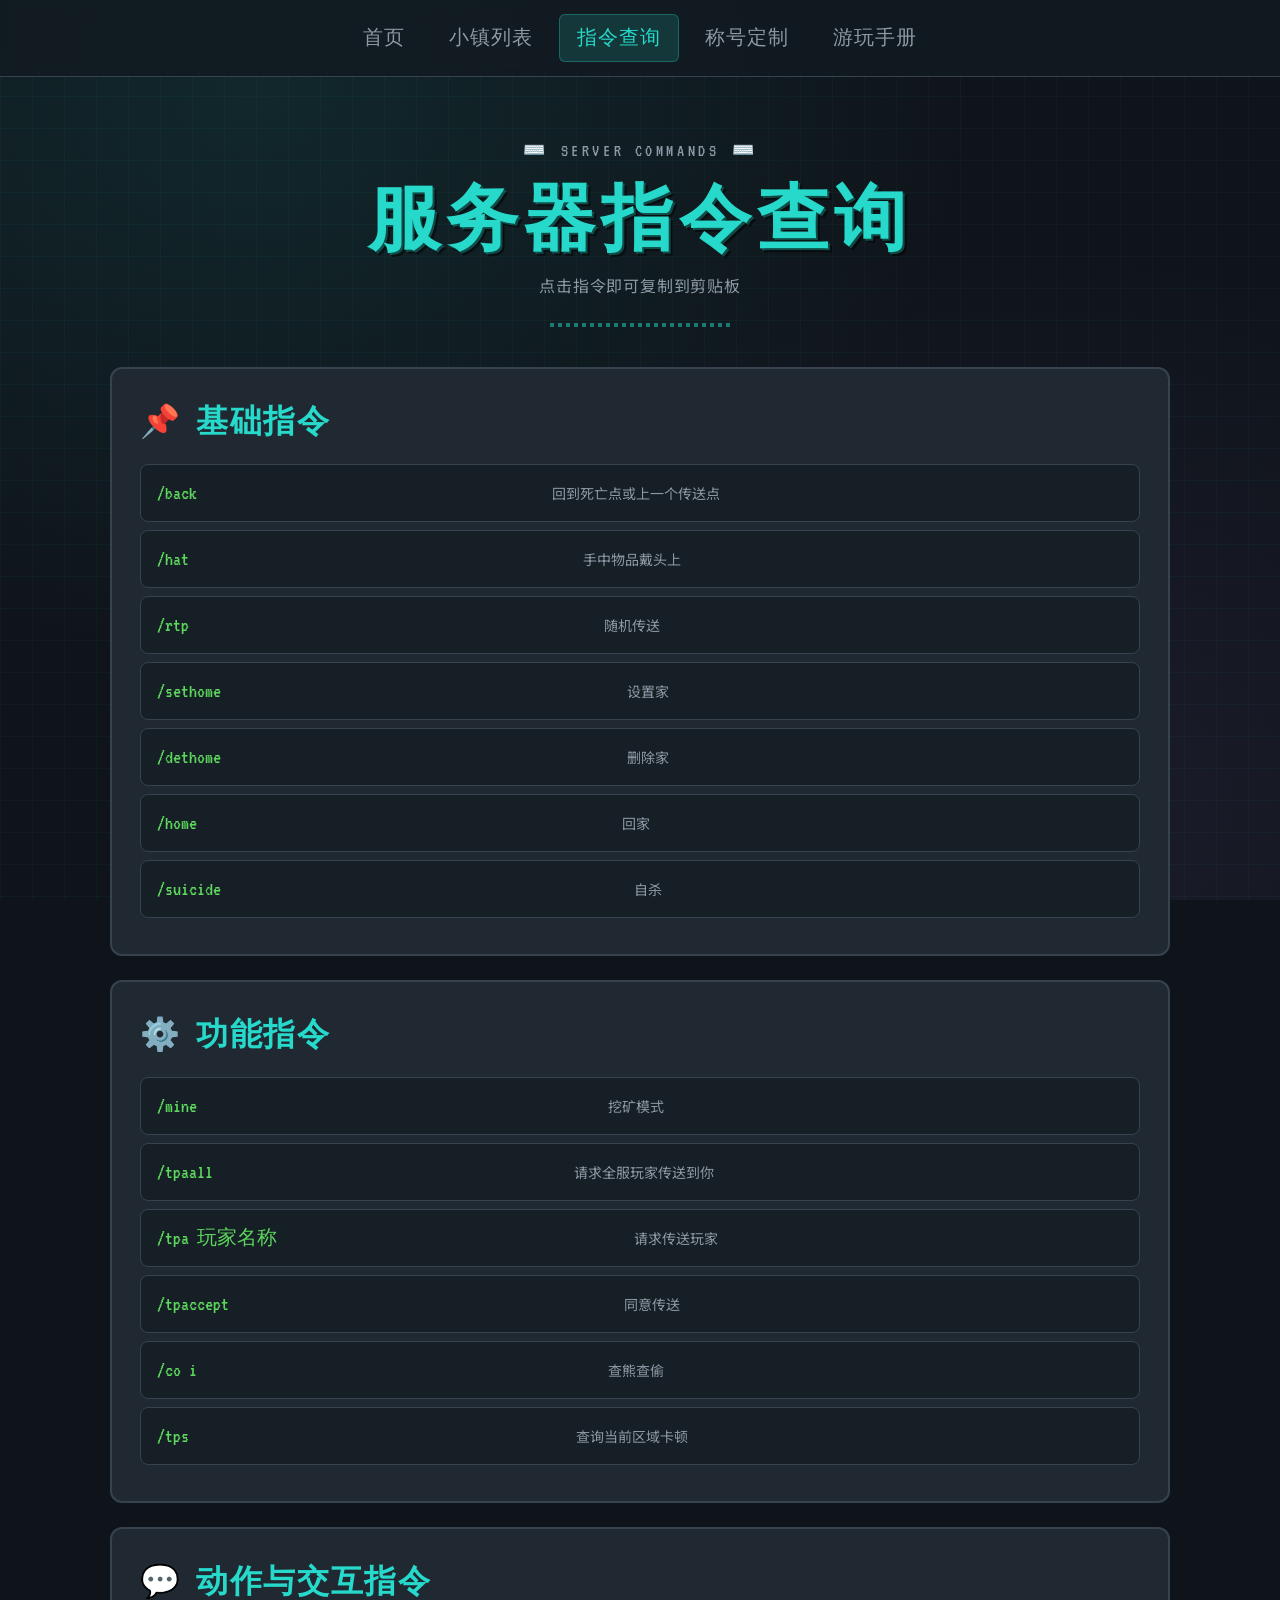
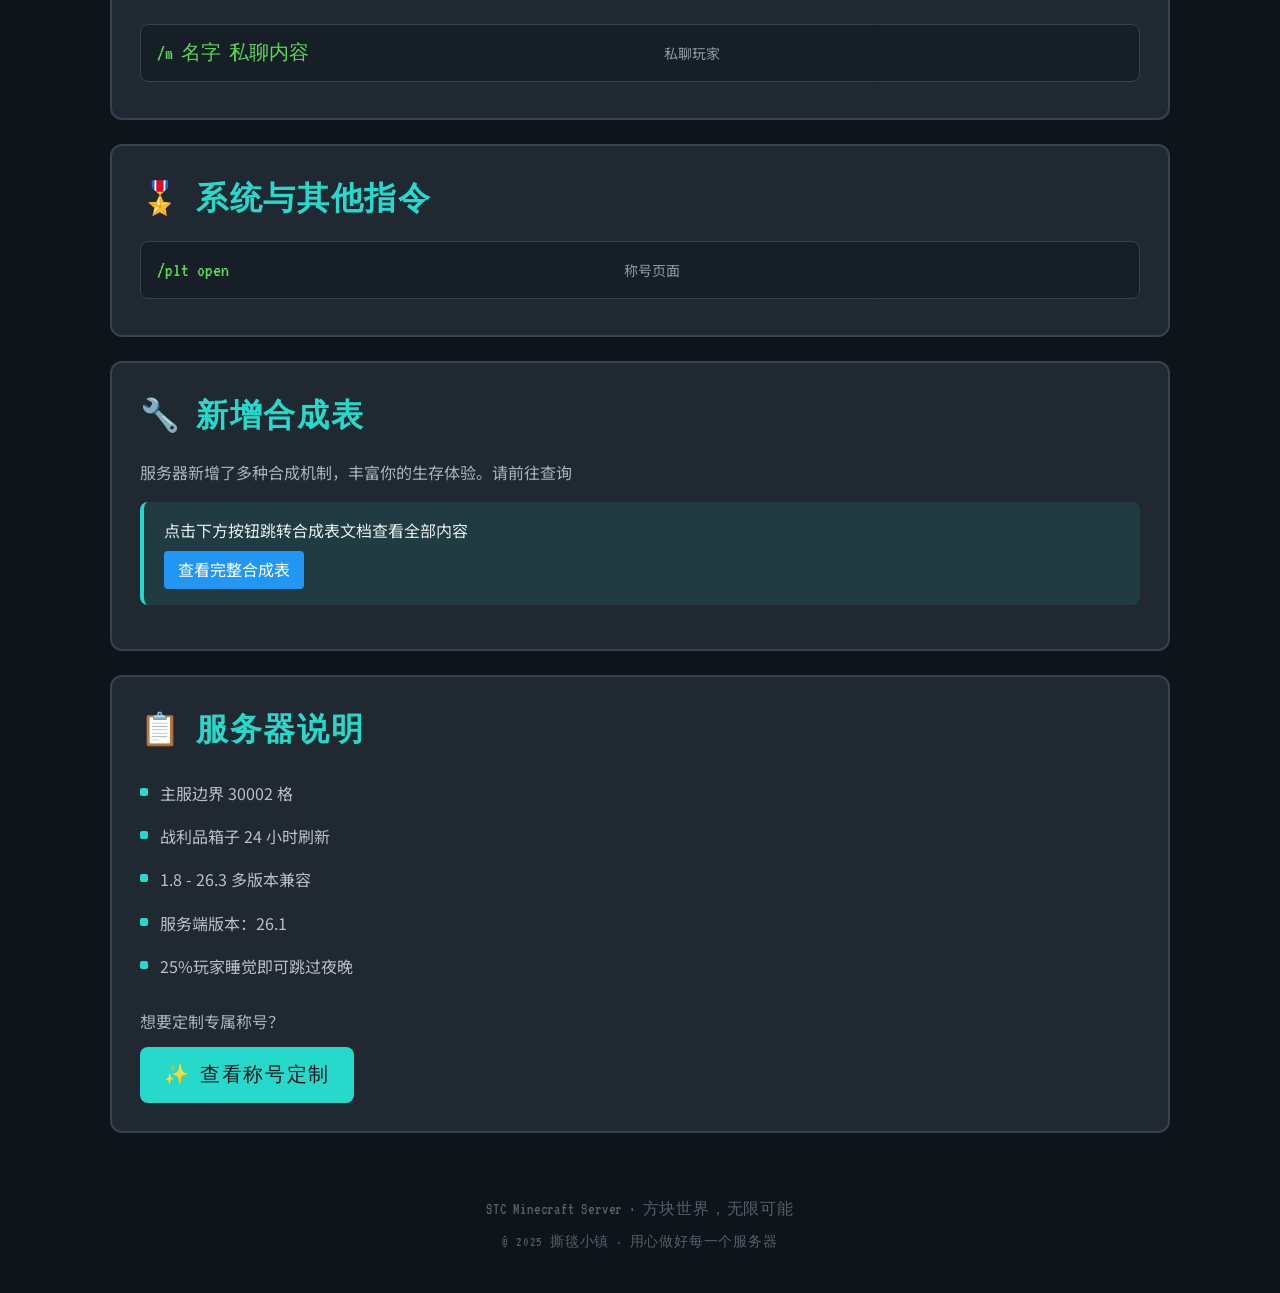
==== commands.html @ d7e65776 "Update commands.html" ====
<!DOCTYPE html>
<html lang="zh-CN">
<head>
    <meta charset="UTF-8">
    <meta name="viewport" content="width=device-width, initial-scale=1.0">
    <title>服务器指令查询</title>
    <link rel="stylesheet" href="style.css">
</head>
<body>
    <div class="mc-bg"></div>

    <!-- 导航栏 -->
    <nav class="mc-nav">
        <ul>
            <li><a href="index.html">首页</a></li>
            <li><a href="小镇列表.html">小镇列表</a></li>
            <li><a href="commands.html" class="active">指令查询</a></li>
            <li><a href="称号定制.html">称号定制</a></li>
            <li><a href="游玩手册.html">游玩手册</a></li>
        </ul>
    </nav>

    <div class="container">
        <!-- 页面标题 -->
        <header class="page-header fade-up fade-up-1">
            <div class="subtitle">
                <span>⌨️</span>
                <span>SERVER COMMANDS</span>
                <span>⌨️</span>
            </div>
            <h1>服务器指令查询</h1>
            <p class="desc">点击指令即可复制到剪贴板</p>
            <div class="pixel-divider"></div>
        </header>

        <!-- 基础指令 -->
        <section class="mc-card fade-up fade-up-2">
            <h2>📌 基础指令</h2>
            <div class="command-item" onclick="copyCommand('/back')">
                <span class="cmd">/back</span>
                <span class="desc">回到死亡点或上一个传送点</span>
                <span class="copy-hint">点击复制</span>
            </div>
            <div class="command-item" onclick="copyCommand('/hat')">
                <span class="cmd">/hat</span>
                <span class="desc">手中物品戴头上</span>
                <span class="copy-hint">点击复制</span>
            </div>
            <div class="command-item" onclick="copyCommand('/rtp')">
                <span class="cmd">/rtp</span>
                <span class="desc">随机传送</span>
                <span class="copy-hint">点击复制</span>
            </div>
            <div class="command-item" onclick="copyCommand('/sethome')">
                <span class="cmd">/sethome</span>
                <span class="desc">设置家</span>
                <span class="copy-hint">点击复制</span>
            </div>
            <div class="command-item" onclick="copyCommand('/dethome')">
                <span class="cmd">/dethome</span>
                <span class="desc">删除家</span>
                <span class="copy-hint">点击复制</span>
            </div>
            <div class="command-item" onclick="copyCommand('/home')">
                <span class="cmd">/home</span>
                <span class="desc">回家</span>
                <span class="copy-hint">点击复制</span>
            </div>
            <div class="command-item" onclick="copyCommand('/suicide')">
                <span class="cmd">/suicide</span>
                <span class="desc">自杀</span>
                <span class="copy-hint">点击复制</span>
            </div>
        </section>

        <!-- 功能指令 -->
        <section class="mc-card fade-up fade-up-3">
            <h2>⚙️ 功能指令</h2>
            <div class="command-item" onclick="copyCommand('/mine')">
                <span class="cmd">/mine</span>
                <span class="desc">挖矿模式</span>
                <span class="copy-hint">点击复制</span>
            </div>
            <div class="command-item" onclick="copyCommand('/tpaall')">
                <span class="cmd">/tpaall</span>
                <span class="desc">请求全服玩家传送到你</span>
                <span class="copy-hint">点击复制</span>
            </div>
            <div class="command-item" onclick="copyCommand('/tpa 玩家名称')">
                <span class="cmd">/tpa 玩家名称</span>
                <span class="desc">请求传送玩家</span>
                <span class="copy-hint">点击复制</span>
            </div>
            <div class="command-item" onclick="copyCommand('/tpaccept')">
                <span class="cmd">/tpaccept</span>
                <span class="desc">同意传送</span>
                <span class="copy-hint">点击复制</span>
            </div>
            <div class="command-item" onclick="copyCommand('/CO i')">
                <span class="cmd">/co i</span>
                <span class="desc">查熊查偷</span>
                <span class="copy-hint">点击复制</span>
            </div>
            <div class="command-item" onclick="copyCommand('/tps')">
                <span class="cmd">/tps</span>
                <span class="desc">查询当前区域卡顿</span>
                <span class="copy-hint">点击复制</span>
            </div>
        </section>

        <!-- 动作与交互指令 -->
        <section class="mc-card fade-up fade-up-4">
            <h2>💬 动作与交互指令</h2>
            <div class="command-item" onclick="copyCommand('/m 名字 私聊内容')">
                <span class="cmd">/m 名字 私聊内容</span>
                <span class="desc">私聊玩家</span>
                <span class="copy-hint">点击复制</span>
            </div>
        </section>

        <!-- 系统与其他指令 -->
        <section class="mc-card fade-up fade-up-4">
            <h2>🎖️ 系统与其他指令</h2>
            <div class="command-item" onclick="copyCommand('/plt open')">
                <span class="cmd">/plt open</span>
                <span class="desc">称号页面</span>
                <span class="copy-hint">点击复制</span>
            </div>
        </section>

<!-- 新增合成表 -->
<section class="mc-card fade-up fade-up-5">
    <h2>🔧 新增合成表</h2>
    <p>服务器新增了多种合成机制，丰富你的生存体验。请前往查询</p>
    <div style="margin-top: 16px;">
        <div class="alert-box info">
            点击下方按钮跳转合成表文档查看全部内容
            <br>
            <a href="https://docs.qq.com/doc/DS05aTW5XdVZxWm1j" style="display:inline-block;margin-top:8px;padding:6px 14px;background:#2196F3;color:#fff;border-radius:4px;text-decoration:none;">查看完整合成表</a>
        </div>
    </div>
</section>

        <!-- 服务器说明 -->
        <section class="mc-card fade-up fade-up-5">
            <h2>📋 服务器说明</h2>
            <ul class="mc-list">
                <li>主服边界 30002 格</li>
                <li>战利品箱子 24 小时刷新</li>
                <li>1.8 - 26.3 多版本兼容</li>
                <li>服务端版本：26.1</li>
                <li>25%玩家睡觉即可跳过夜晚</li>
            </ul>
            <div style="margin-top: 20px;">
                <p style="margin-bottom: 12px;">想要定制专属称号？</p>
                <a href="称号定制.html" class="mc-btn">✨ 查看称号定制</a>
            </div>
        </section>
    </div>

    <footer class="mc-footer">
        <p>STC Minecraft Server · 方块世界，无限可能</p>
        <p style="margin-top: 8px; font-size: 14px;">© 2025 撕毯小镇 · 用心做好每一个服务器</p>
    </footer>

    <script>
        function copyCommand(cmd) {
            navigator.clipboard.writeText(cmd).then(function() {
                alert('已复制：' + cmd);
            }).catch(function() {
                alert('复制失败，请手动复制');
            });
        }
    </script>
</body>
</html>
---- style.css ----
/* ============================================================
   STC Minecraft Server - 钻石蓝绿风格统一样式
   ============================================================ */

/* 引入字体 */
@import url('https://fonts.googleapis.com/css2?family=VT323&family=Noto+Sans+SC:wght@400;500;700&display=swap');

/* 重置与基础 */
*, *::before, *::after {
    box-sizing: border-box;
    margin: 0;
    padding: 0;
}

img, video {
    max-width: 100%;
    height: auto;
    display: block;
}

body {
    overflow-wrap: break-word;
    font-family: 'Noto Sans SC', system-ui, sans-serif;
    background: hsl(210, 28%, 8%);
    color: hsl(180, 15%, 92%);
    -webkit-font-smoothing: antialiased;
    min-height: 100vh;
    line-height: 1.6;
}

/* 背景层 */
.mc-bg {
    position: fixed;
    inset: 0;
    z-index: -1;
    background: 
        linear-gradient(hsla(175, 70%, 50%, 0.04) 1px, transparent 1px),
        linear-gradient(90deg, hsla(175, 70%, 50%, 0.04) 1px, transparent 1px),
        radial-gradient(ellipse at 20% 10%, hsla(175, 70%, 50%, 0.1), transparent 50%),
        radial-gradient(ellipse at 80% 90%, hsla(265, 68%, 68%, 0.08), transparent 50%),
        hsl(210, 28%, 8%);
    background-size: 32px 32px, 32px 32px, 100% 100%, 100% 100%, 100% 100%;
}

/* 容器 */
.container {
    max-width: 1100px;
    margin: 0 auto;
    padding: 0 20px;
}

/* ============================================================
   导航栏
   ============================================================ */
.mc-nav {
    position: sticky;
    top: 0;
    z-index: 100;
    background: hsla(210, 28%, 10%, 0.85);
    backdrop-filter: blur(12px);
    border-bottom: 1px solid hsl(210, 18%, 26%);
}

.mc-nav ul {
    list-style: none;
    display: flex;
    justify-content: center;
    flex-wrap: wrap;
    gap: 8px;
    padding: 14px 20px;
    max-width: 1100px;
    margin: 0 auto;
}

.mc-nav a {
    display: inline-block;
    padding: 8px 18px;
    font-family: 'VT323', monospace;
    font-size: 20px;
    color: hsl(210, 12%, 60%);
    text-decoration: none;
    border-radius: 6px;
    transition: all 0.25s ease;
    letter-spacing: 0.05em;
}

.mc-nav a:hover {
    color: hsl(175, 70%, 65%);
    background: hsla(175, 70%, 50%, 0.1);
}

.mc-nav a.active {
    color: hsl(175, 70%, 50%);
    background: hsla(175, 70%, 50%, 0.15);
    box-shadow: inset 0 0 0 1px hsla(175, 70%, 50%, 0.3);
}

/* ============================================================
   标题样式
   ============================================================ */
.pixel-title {
    font-family: 'VT323', monospace;
    letter-spacing: 0.08em;
    text-shadow: 
        2px 2px 0 hsla(175, 70%, 50%, 0.3),
        4px 4px 0 hsla(0, 0%, 0%, 0.5);
    color: hsl(175, 70%, 50%);
}

.page-header {
    text-align: center;
    padding: 60px 0 40px;
}

.page-header .subtitle {
    display: flex;
    align-items: center;
    justify-content: center;
    gap: 12px;
    margin-bottom: 16px;
    font-family: 'VT323', monospace;
    font-size: 18px;
    color: hsl(210, 12%, 60%);
    letter-spacing: 0.2em;
}

.page-header h1 {
    font-family: 'VT323', monospace;
    font-size: clamp(40px, 8vw, 72px);
    color: hsl(175, 70%, 50%);
    letter-spacing: 0.08em;
    text-shadow: 
        2px 2px 0 hsla(175, 70%, 50%, 0.3),
        4px 4px 0 hsla(0, 0%, 0%, 0.5);
    margin-bottom: 12px;
    line-height: 1.1;
}

.page-header .desc {
    color: hsl(210, 12%, 60%);
    font-size: 16px;
    letter-spacing: 0.05em;
}

.pixel-divider {
    width: 180px;
    height: 4px;
    margin: 24px auto 0;
    background-image: linear-gradient(
        90deg,
        hsl(175, 70%, 50%) 0%,
        hsl(175, 70%, 50%) 25%,
        transparent 25%,
        transparent 50%,
        hsl(175, 70%, 50%) 50%,
        hsl(175, 70%, 50%) 75%,
        transparent 75%,
        transparent 100%
    );
    background-size: 16px 4px;
    opacity: 0.5;
}

/* ============================================================
   卡片样式
   ============================================================ */
.mc-card {
    background: hsl(210, 22%, 16%);
    border: 2px solid hsl(210, 18%, 26%);
    border-radius: 12px;
    padding: 28px;
    margin-bottom: 24px;
    transition: all 0.35s cubic-bezier(0.2, 0.8, 0.2, 1);
}

.mc-card:hover {
    border-color: hsl(175, 70%, 50%);
    box-shadow: 
        0 12px 32px hsla(0, 0%, 0%, 0.35),
        0 0 30px hsla(175, 70%, 50%, 0.2);
    transform: translateY(-4px);
}

.mc-card h2 {
    font-family: 'VT323', monospace;
    font-size: 32px;
    color: hsl(175, 70%, 50%);
    margin-bottom: 16px;
    letter-spacing: 0.05em;
}

.mc-card h3 {
    font-family: 'VT323', monospace;
    font-size: 24px;
    color: hsl(180, 15%, 92%);
    margin-bottom: 10px;
    letter-spacing: 0.03em;
}

.mc-card p {
    color: hsl(210, 12%, 70%);
    margin-bottom: 12px;
    line-height: 1.7;
}

/* ============================================================
   统计行
   ============================================================ */
.stats-row {
    display: flex;
    flex-wrap: wrap;
    justify-content: center;
    gap: 40px;
    margin-bottom: 40px;
    padding: 24px;
}

.stat-item {
    text-align: center;
}

.stat-number {
    font-family: 'VT323', monospace;
    font-size: 42px;
    color: hsl(180, 15%, 92%);
    line-height: 1;
}

.stat-label {
    font-size: 14px;
    color: hsl(210, 12%, 60%);
    margin-top: 4px;
}

/* ============================================================
   小镇卡片
   ============================================================ */
.town-grid {
    display: grid;
    grid-template-columns: repeat(auto-fill, minmax(320px, 1fr));
    gap: 24px;
    margin-bottom: 40px;
}

.town-card {
    position: relative;
    background: hsl(210, 22%, 16%);
    border: 2px solid hsl(210, 18%, 26%);
    border-radius: 12px;
    overflow: hidden;
    transition: transform 0.35s cubic-bezier(0.2, 0.8, 0.2, 1),
                box-shadow 0.35s cubic-bezier(0.2, 0.8, 0.2, 1),
                border-color 0.35s ease;
    will-change: transform;
    --card-accent: hsl(175, 70%, 50%);
    --card-glow: hsla(175, 70%, 50%, 0.3);
}

.town-card:hover {
    transform: translateY(-8px);
    box-shadow: 
        0 20px 40px hsla(0, 0%, 0%, 0.4),
        0 0 30px var(--card-glow);
    border-color: var(--card-accent);
}

/* 卡片封面 */
.card-cover {
    position: relative;
    height: 160px;
    overflow: hidden;
}

.card-cover::after {
    content: '';
    position: absolute;
    left: 0;
    right: 0;
    bottom: 0;
    height: 8px;
    background-image: linear-gradient(
        90deg,
        hsla(0, 0%, 0%, 0.25) 0%,
        hsla(0, 0%, 0%, 0.25) 12.5%,
        transparent 12.5%,
        transparent 25%,
        hsla(0, 0%, 0%, 0.15) 25%,
        hsla(0, 0%, 0%, 0.15) 37.5%,
        transparent 37.5%,
        transparent 50%,
        hsla(0, 0%, 0%, 0.25) 50%,
        hsla(0, 0%, 0%, 0.25) 62.5%,
        transparent 62.5%,
        transparent 75%,
        hsla(0, 0%, 0%, 0.15) 75%,
        hsla(0, 0%, 0%, 0.15) 87.5%,
        transparent 87.5%,
        transparent 100%
    );
    background-size: 32px 8px;
}

/* 四种小镇封面 */
.cover-dawn {
    background: 
        radial-gradient(circle at 80% 40%, hsla(48, 100%, 70%, 0.9) 0, hsla(48, 100%, 70%, 0.9) 10%, transparent 10%),
        linear-gradient(180deg, #f4cf7a 0%, #ebb250 35%, #da8a2e 55%, #438c35 55%, #337226 100%);
}

.cover-blackstone {
    background: 
        radial-gradient(ellipse at 30% 80%, hsla(8, 90%, 55%, 0.6) 0, transparent 40%),
        radial-gradient(ellipse at 70% 90%, hsla(25, 100%, 55%, 0.5) 0, transparent 35%),
        linear-gradient(180deg, #242a37 0%, #1a232c 40%, #482c27 60%, #63322a 100%);
}

.cover-jade {
    background: 
        radial-gradient(circle at 25% 60%, hsla(45, 100%, 65%, 0.7) 0, transparent 8%),
        radial-gradient(circle at 50% 55%, hsla(45, 100%, 65%, 0.5) 0, transparent 6%),
        radial-gradient(circle at 75% 65%, hsla(45, 100%, 65%, 0.6) 0, transparent 7%),
        linear-gradient(180deg, #41bdd6 0%, #2db7b7 40%, #269b74 55%, #1a7e59 100%);
}

.cover-moon {
    background: 
        radial-gradient(circle at 20% 25%, hsla(0, 0%, 100%, 0.9) 0, hsla(0, 0%, 100%, 0.9) 2px, transparent 2px),
        radial-gradient(circle at 60% 15%, hsla(0, 0%, 100%, 0.8) 0, hsla(0, 0%, 100%, 0.8) 1.5px, transparent 1.5px),
        radial-gradient(circle at 85% 35%, hsla(0, 0%, 100%, 0.9) 0, hsla(0, 0%, 100%, 0.9) 2px, transparent 2px),
        radial-gradient(circle at 40% 45%, hsla(265, 80%, 85%, 0.7) 0, hsla(265, 80%, 85%, 0.7) 1.5px, transparent 1.5px),
        radial-gradient(circle at 70% 50%, hsla(0, 0%, 100%, 0.6) 0, hsla(0, 0%, 100%, 0.6) 1px, transparent 1px),
        radial-gradient(circle at 75% 30%, hsla(55, 90%, 85%, 0.95) 0, hsla(55, 90%, 85%, 0.95) 14px, transparent 14px),
        linear-gradient(180deg, #321956 0%, #3b236b 40%, #593181 70%, #794095 100%);
}

/* 徽章 */
.level-badge {
    position: absolute;
    top: 12px;
    left: 12px;
    padding: 4px 10px;
    background: hsla(0, 0%, 0%, 0.55);
    backdrop-filter: blur(4px);
    border: 1px solid hsla(0, 0%, 100%, 0.2);
    border-radius: 6px;
    font-family: 'VT323', monospace;
    font-size: 18px;
    color: hsl(45, 95%, 62%);
    z-index: 2;
}

.residents-badge {
    position: absolute;
    top: 12px;
    right: 12px;
    padding: 4px 10px;
    background: hsla(0, 0%, 0%, 0.55);
    backdrop-filter: blur(4px);
    border: 1px solid hsla(0, 0%, 100%, 0.2);
    border-radius: 6px;
    font-family: 'VT323', monospace;
    font-size: 16px;
    color: hsl(180, 15%, 92%);
    z-index: 2;
}

/* 卡片内容 */
.town-card .card-body {
    padding: 24px;
}

.town-card h3 {
    font-family: 'VT323', monospace;
    font-size: 36px;
    margin-bottom: 12px;
    letter-spacing: 0.03em;
    color: var(--card-accent);
}

/* ============================================================
   标签
   ============================================================ */
.mc-tag {
    display: inline-flex;
    align-items: center;
    padding: 3px 12px;
    font-size: 12px;
    font-weight: 500;
    border-radius: 999px;
    border: 1px solid;
    letter-spacing: 0.02em;
    margin-right: 6px;
    margin-bottom: 6px;
}

.mc-tag.green {
    color: hsl(110, 50%, 55%);
    border-color: hsla(110, 50%, 55%, 0.25);
    background: hsla(110, 50%, 55%, 0.1);
}

.mc-tag.blue {
    color: hsl(175, 70%, 55%);
    border-color: hsla(175, 70%, 50%, 0.25);
    background: hsla(175, 70%, 50%, 0.1);
}

.mc-tag.gold {
    color: hsl(45, 95%, 62%);
    border-color: hsla(45, 95%, 62%, 0.25);
    background: hsla(45, 95%, 62%, 0.1);
}

.mc-tag.purple {
    color: hsl(265, 68%, 68%);
    border-color: hsla(265, 68%, 68%, 0.25);
    background: hsla(265, 68%, 68%, 0.1);
}

.mc-tag.red {
    color: hsl(8, 55%, 58%);
    border-color: hsla(8, 55%, 48%, 0.25);
    background: hsla(8, 55%, 48%, 0.1);
}

/* ============================================================
   按钮
   ============================================================ */
.mc-btn {
    position: relative;
    display: inline-flex;
    align-items: center;
    justify-content: center;
    gap: 8px;
    padding: 12px 24px;
    font-family: 'VT323', monospace;
    font-size: 20px;
    letter-spacing: 0.08em;
    color: hsl(210, 28%, 8%);
    background: hsl(175, 70%, 50%);
    border: none;
    border-radius: 8px;
    cursor: pointer;
    text-decoration: none;
    transition: background 0.25s ease, transform 0.2s ease, box-shadow 0.25s ease;
    overflow: hidden;
}

.mc-btn::before {
    content: '';
    position: absolute;
    top: 0;
    left: -100%;
    width: 100%;
    height: 100%;
    background: linear-gradient(90deg, transparent, hsla(0, 0%, 100%, 0.35), transparent);
    transition: left 0.5s ease;
}

.mc-btn:hover::before {
    left: 100%;
}

.mc-btn:hover {
    background: hsl(175, 75%, 58%);
    box-shadow: 0 0 20px hsla(175, 70%, 50%, 0.5);
    transform: translateY(-1px);
}

.mc-btn:active {
    transform: translateY(1px);
}

.mc-btn.secondary {
    background: hsl(210, 18%, 26%);
    color: hsl(180, 15%, 92%);
}

.mc-btn.secondary:hover {
    background: hsl(210, 18%, 32%);
    box-shadow: 0 0 20px hsla(210, 18%, 26%, 0.5);
}

.mc-btn.gold {
    background: hsl(45, 95%, 62%);
    color: hsl(210, 28%, 8%);
}

.mc-btn.gold:hover {
    background: hsl(45, 98%, 68%);
    box-shadow: 0 0 20px hsla(45, 95%, 62%, 0.5);
}

/* ============================================================
   列表
   ============================================================ */
.mc-list {
    list-style: none;
    padding: 0;
}

.mc-list li {
    position: relative;
    padding: 8px 0 8px 20px;
    color: hsl(210, 12%, 75%);
    line-height: 1.7;
}

.mc-list li::before {
    content: '';
    position: absolute;
    left: 0;
    top: 16px;
    width: 8px;
    height: 8px;
    background: hsl(175, 70%, 50%);
    border-radius: 2px;
}

/* ============================================================
   代码块 / 指令
   ============================================================ */
.mc-code {
    background: hsl(210, 25%, 10%);
    border: 1px solid hsl(210, 18%, 26%);
    border-radius: 8px;
    padding: 16px 20px;
    font-family: 'VT323', monospace;
    font-size: 20px;
    color: hsl(120, 60%, 60%);
    letter-spacing: 0.03em;
    margin: 12px 0;
    overflow-x: auto;
}

.command-item {
    display: flex;
    align-items: center;
    justify-content: space-between;
    padding: 12px 16px;
    background: hsl(210, 25%, 12%);
    border: 1px solid hsl(210, 18%, 26%);
    border-radius: 8px;
    margin-bottom: 8px;
    cursor: pointer;
    transition: all 0.2s ease;
}

.command-item:hover {
    border-color: hsl(175, 70%, 50%);
    background: hsl(210, 22%, 16%);
}

.command-item .cmd {
    font-family: 'VT323', monospace;
    font-size: 20px;
    color: hsl(120, 60%, 60%);
}

.command-item .desc {
    color: hsl(210, 12%, 60%);
    font-size: 14px;
}

.command-item .copy-hint {
    font-size: 12px;
    color: hsl(210, 12%, 50%);
    opacity: 0;
    transition: opacity 0.2s;
}

.command-item:hover .copy-hint {
    opacity: 1;
}

/* ============================================================
   价格卡片
   ============================================================ */
.price-card {
    text-align: center;
}

.price-card .price {
    font-family: 'VT323', monospace;
    font-size: 56px;
    color: hsl(45, 95%, 62%);
    margin: 16px 0;
    line-height: 1;
    text-shadow: 0 0 20px hsla(45, 95%, 62%, 0.3);
}

/* ============================================================
   步骤
   ============================================================ */
.step-item {
    display: flex;
    gap: 20px;
    align-items: flex-start;
    margin-bottom: 20px;
}

.step-number {
    flex-shrink: 0;
    width: 48px;
    height: 48px;
    display: flex;
    align-items: center;
    justify-content: center;
    font-family: 'VT323', monospace;
    font-size: 28px;
    color: hsl(210, 28%, 8%);
    background: hsl(175, 70%, 50%);
    border-radius: 8px;
    box-shadow: 0 4px 12px hsla(175, 70%, 50%, 0.3);
}

.step-item h3 {
    font-family: 'VT323', monospace;
    font-size: 24px;
    color: hsl(180, 15%, 92%);
    margin-bottom: 6px;
}

.step-item p {
    color: hsl(210, 12%, 65%);
    font-size: 15px;
}

/* ============================================================
   目录链接
   ============================================================ */
.toc-links {
    display: flex;
    flex-wrap: wrap;
    gap: 10px;
}

.toc-links a {
    padding: 8px 16px;
    font-size: 14px;
    color: hsl(175, 70%, 60%);
    background: hsla(175, 70%, 50%, 0.1);
    border: 1px solid hsla(175, 70%, 50%, 0.2);
    border-radius: 6px;
    text-decoration: none;
    transition: all 0.2s ease;
}

.toc-links a:hover {
    background: hsla(175, 70%, 50%, 0.2);
    border-color: hsla(175, 70%, 50%, 0.4);
    transform: translateY(-1px);
}

/* ============================================================
   信息网格
   ============================================================ */
.info-grid {
    display: grid;
    grid-template-columns: repeat(auto-fit, minmax(200px, 1fr));
    gap: 12px;
    margin: 16px 0;
}

.info-box {
    background: hsla(210, 20%, 20%, 0.6);
    border-radius: 8px;
    padding: 14px;
    border-left: 3px solid hsl(175, 70%, 50%);
}

.info-box .label {
    font-size: 12px;
    color: hsl(210, 12%, 60%);
    margin-bottom: 4px;
}

.info-box .value {
    font-size: 15px;
    color: hsl(180, 15%, 92%);
    font-weight: 500;
}

/* ============================================================
   警告/提示框
   ============================================================ */
.alert-box {
    padding: 16px 20px;
    border-radius: 8px;
    border-left: 4px solid;
    margin: 16px 0;
}

.alert-box.warning {
    background: hsla(45, 95%, 62%, 0.1);
    border-color: hsl(45, 95%, 62%);
}

.alert-box.danger {
    background: hsla(8, 70%, 55%, 0.1);
    border-color: hsl(8, 70%, 55%);
}

.alert-box.info {
    background: hsla(175, 70%, 50%, 0.1);
    border-color: hsl(175, 70%, 50%);
}

/* ============================================================
   页脚
   ============================================================ */
.mc-footer {
    text-align: center;
    padding: 40px 20px;
    color: hsl(210, 12%, 50%);
    font-size: 14px;
    font-family: 'VT323', monospace;
    font-size: 16px;
    letter-spacing: 0.05em;
    opacity: 0.7;
}

/* ============================================================
   淡入动画
   ============================================================ */
@keyframes fadeUp {
    from {
        opacity: 0;
        transform: translateY(24px);
    }
    to {
        opacity: 1;
        transform: translateY(0);
    }
}

.fade-up {
    opacity: 0;
    animation: fadeUp 0.7s cubic-bezier(0.2, 0.8, 0.2, 1) forwards;
}

.fade-up-1 { animation-delay: 0.1s; }
.fade-up-2 { animation-delay: 0.2s; }
.fade-up-3 { animation-delay: 0.3s; }
.fade-up-4 { animation-delay: 0.4s; }
.fade-up-5 { animation-delay: 0.5s; }

/* ============================================================
   响应式
   ============================================================ */
@media (max-width: 768px) {
    .page-header {
        padding: 40px 0 30px;
    }
    
    .page-header h1 {
        font-size: 40px;
    }
    
    .mc-card {
        padding: 20px;
    }
    
    .card-cover {
        height: 140px;
    }
    
    .town-grid {
        grid-template-columns: 1fr;
    }
    
    .stats-row {
        gap: 24px;
    }
    
    .stat-number {
        font-size: 32px;
    }
    
    .mc-nav ul {
        gap: 4px;
        padding: 10px 12px;
    }
    
    .mc-nav a {
        padding: 6px 12px;
        font-size: 17px;
    }
}
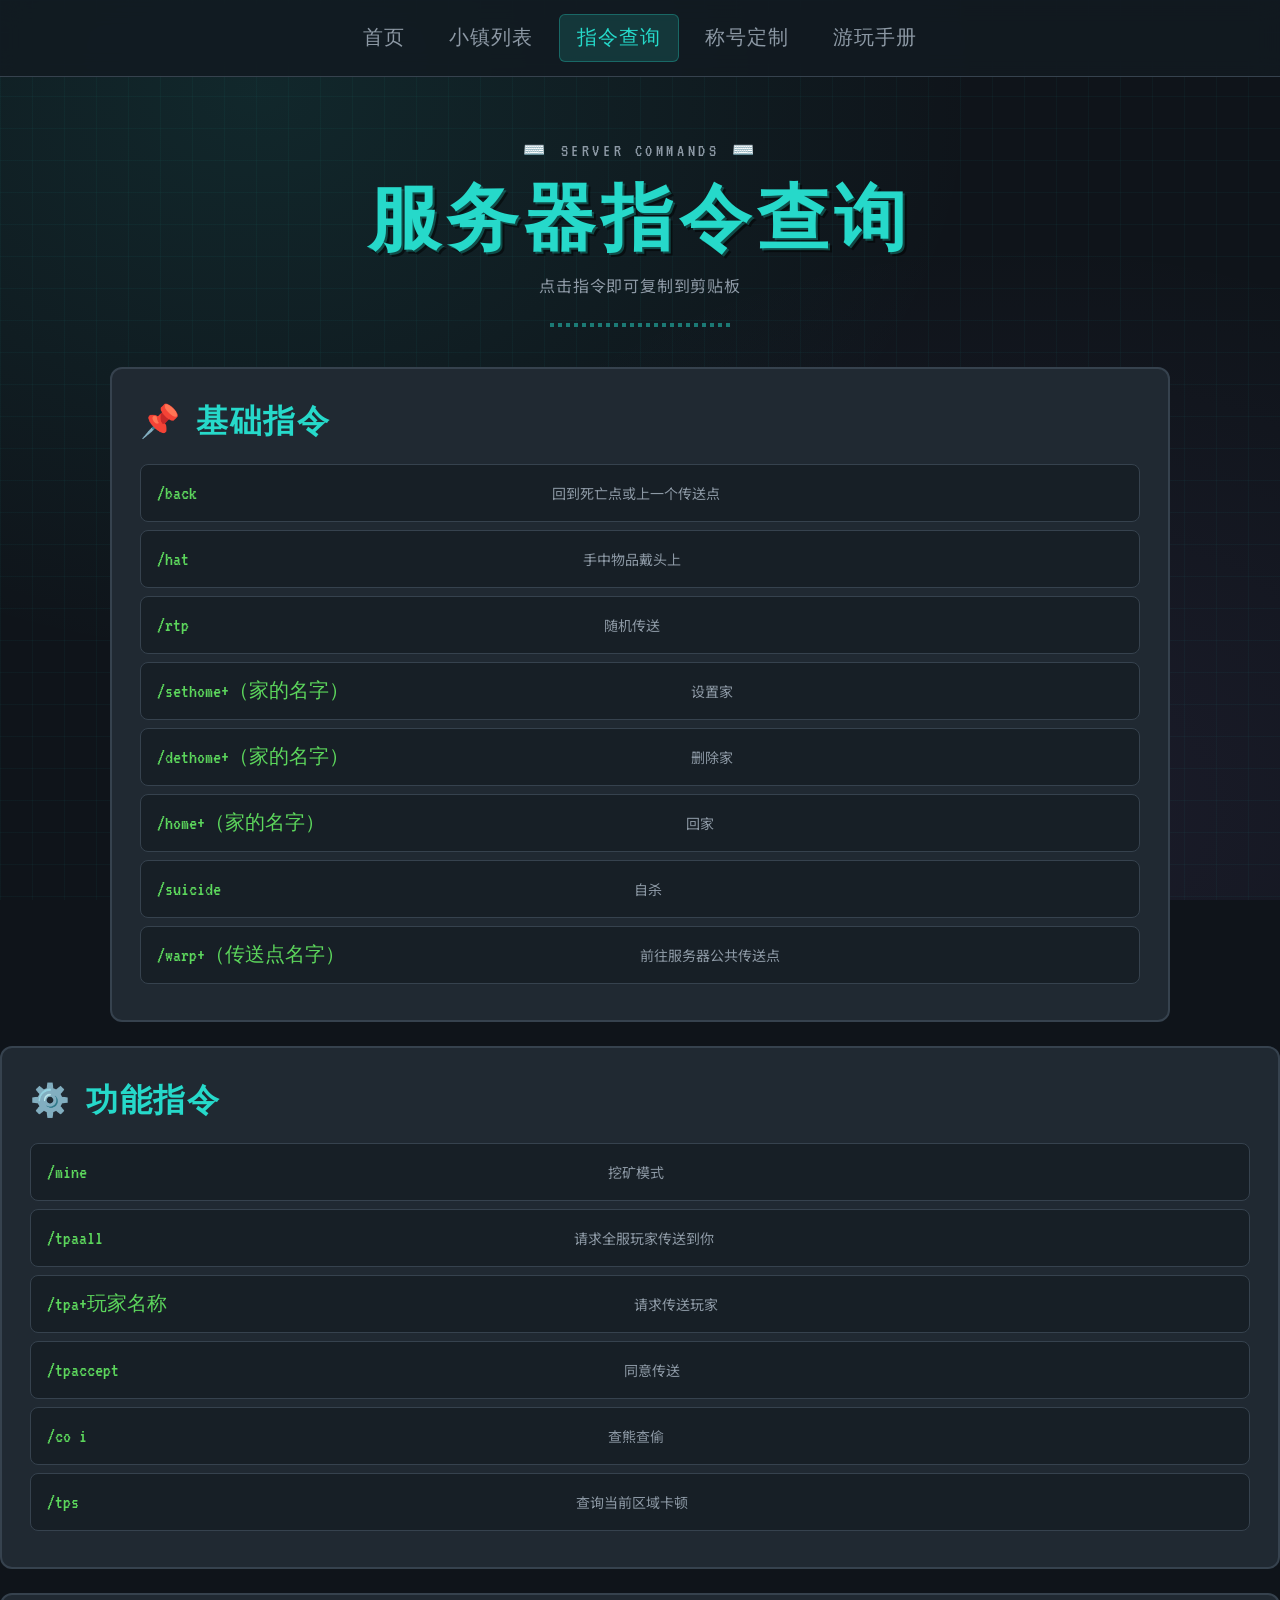
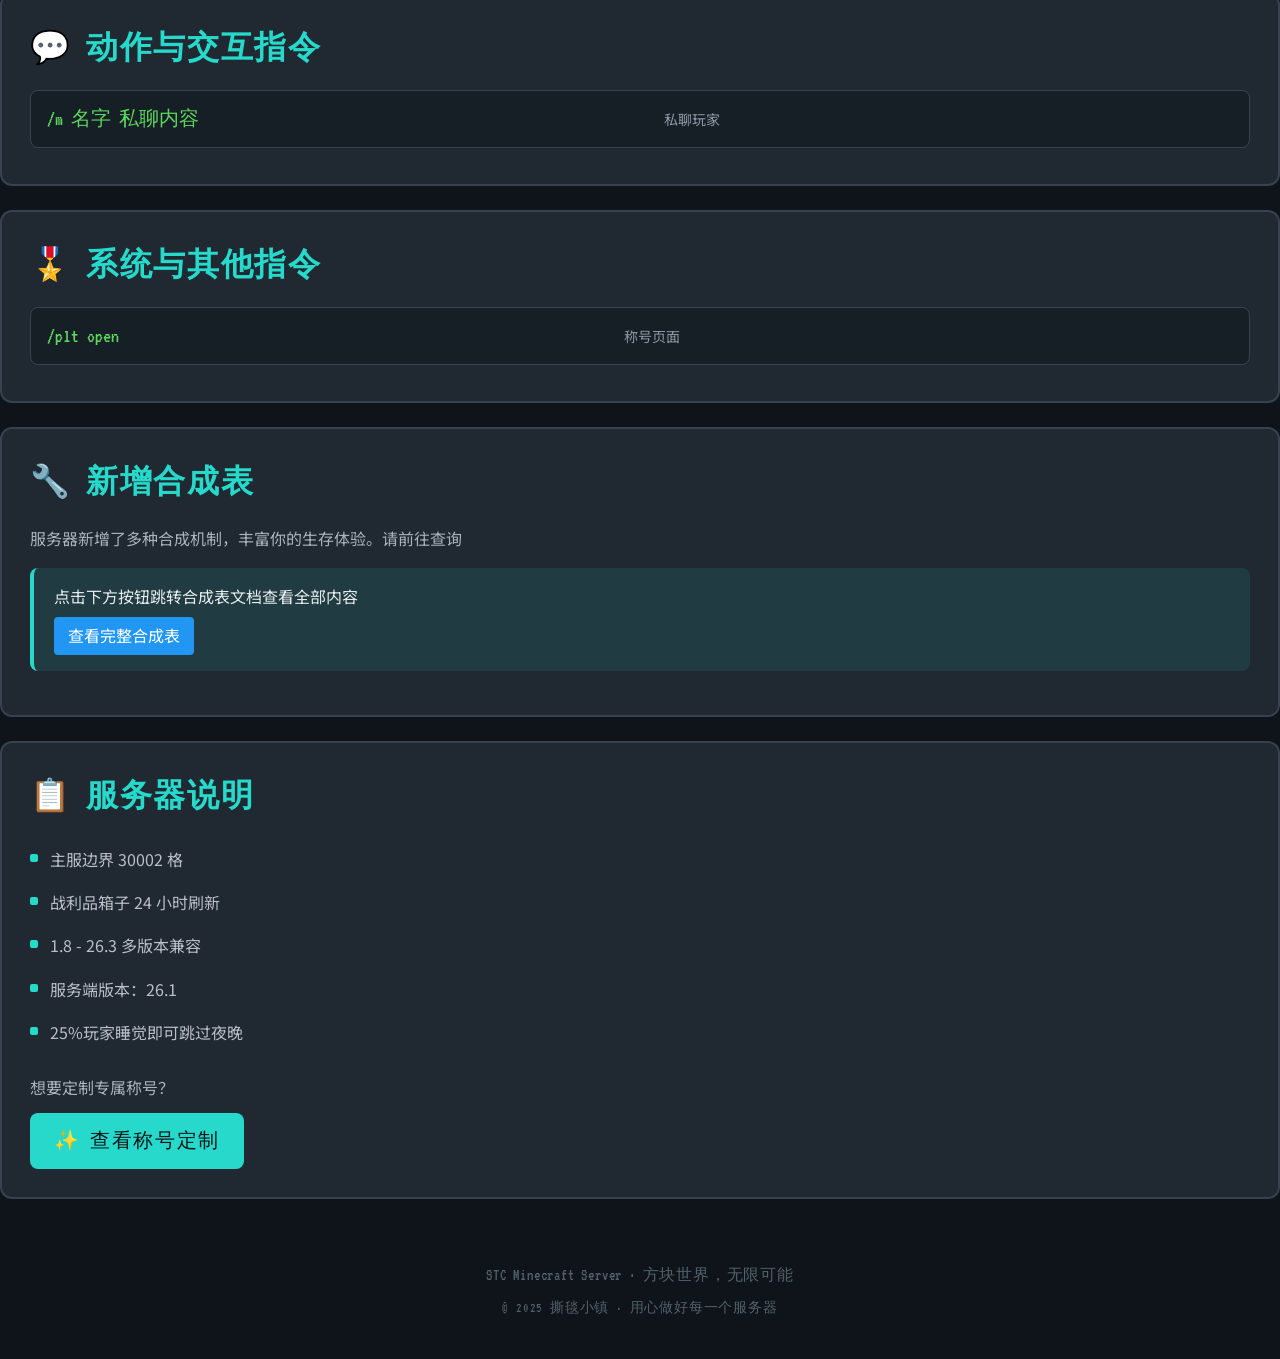
==== commit 08370ce2: "Update commands.html" ====
--- a/commands.html
+++ b/commands.html
@@ -52,17 +52,17 @@
                 <span class="copy-hint">点击复制</span>
             </div>
             <div class="command-item" onclick="copyCommand('/sethome')">
-                <span class="cmd">/sethome</span>
+                <span class="cmd">/sethome+（家的名字）</span>
                 <span class="desc">设置家</span>
                 <span class="copy-hint">点击复制</span>
             </div>
             <div class="command-item" onclick="copyCommand('/dethome')">
-                <span class="cmd">/dethome</span>
+                <span class="cmd">/dethome+（家的名字）</span>
                 <span class="desc">删除家</span>
                 <span class="copy-hint">点击复制</span>
             </div>
             <div class="command-item" onclick="copyCommand('/home')">
-                <span class="cmd">/home</span>
+                <span class="cmd">/home+（家的名字）</span>
                 <span class="desc">回家</span>
                 <span class="copy-hint">点击复制</span>
             </div>
@@ -70,6 +70,12 @@
                 <span class="cmd">/suicide</span>
                 <span class="desc">自杀</span>
                 <span class="copy-hint">点击复制</span>
+            </div>
+                <div class="command-item" onclick="copyCommand('/suicide')">
+                <span class="cmd">/warp+（传送点名字）</span>
+                <span class="desc">前往服务器公共传送点</span>
+                <span class="copy-hint">点击复制</span>
+            </div>
             </div>
         </section>
 
@@ -87,7 +93,7 @@
                 <span class="copy-hint">点击复制</span>
             </div>
             <div class="command-item" onclick="copyCommand('/tpa 玩家名称')">
-                <span class="cmd">/tpa 玩家名称</span>
+                <span class="cmd">/tpa+玩家名称</span>
                 <span class="desc">请求传送玩家</span>
                 <span class="copy-hint">点击复制</span>
             </div>
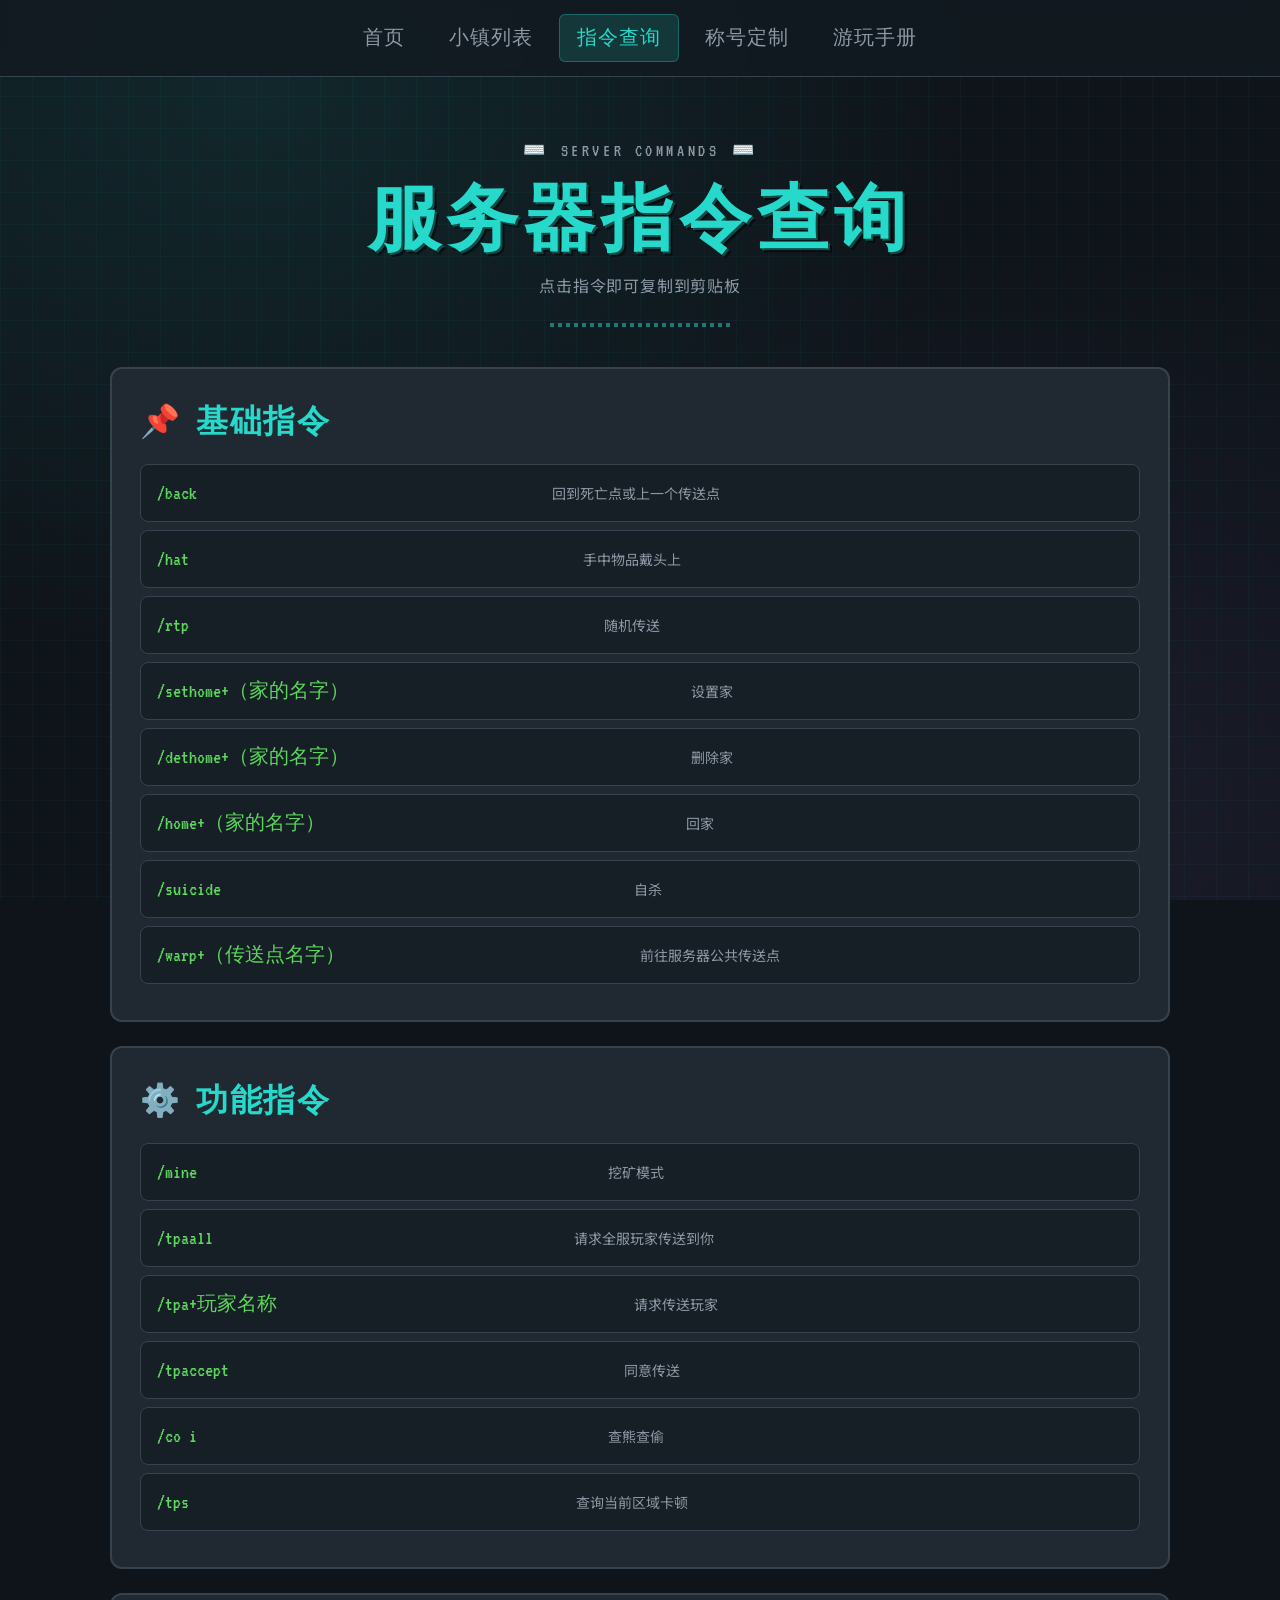
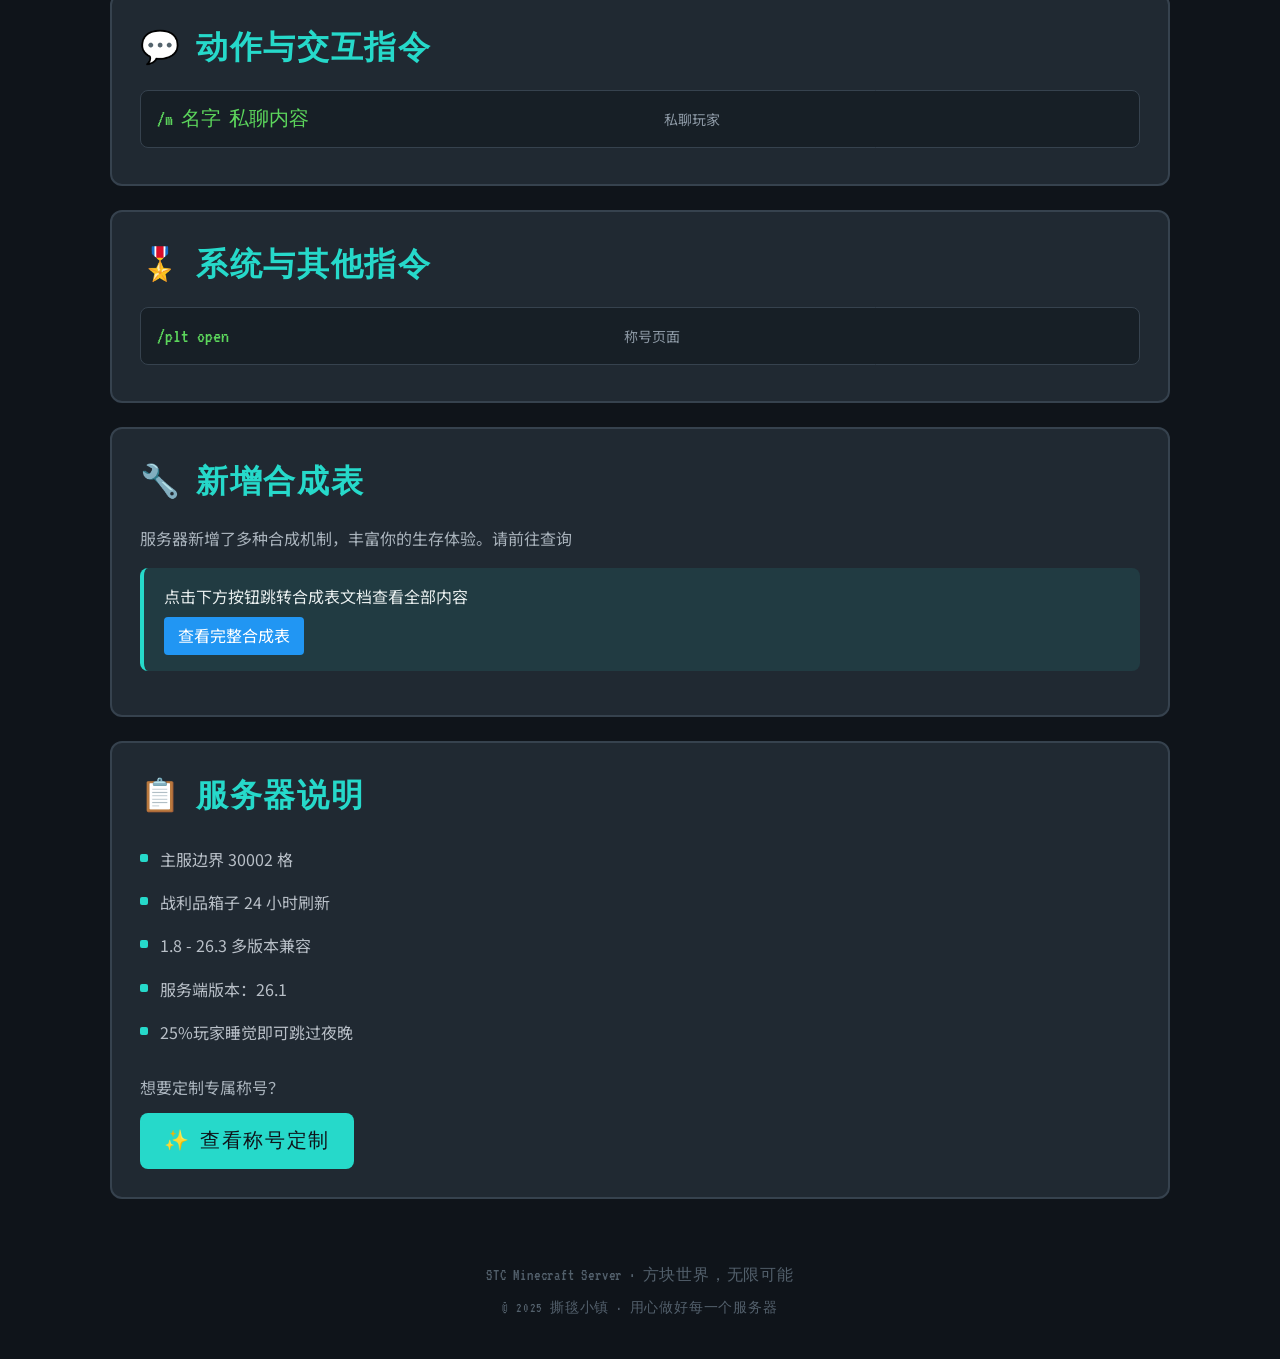
==== commit 516330c2: "Update commands.html" ====
--- a/commands.html
+++ b/commands.html
@@ -75,7 +75,6 @@
                 <span class="cmd">/warp+（传送点名字）</span>
                 <span class="desc">前往服务器公共传送点</span>
                 <span class="copy-hint">点击复制</span>
-            </div>
             </div>
         </section>
 
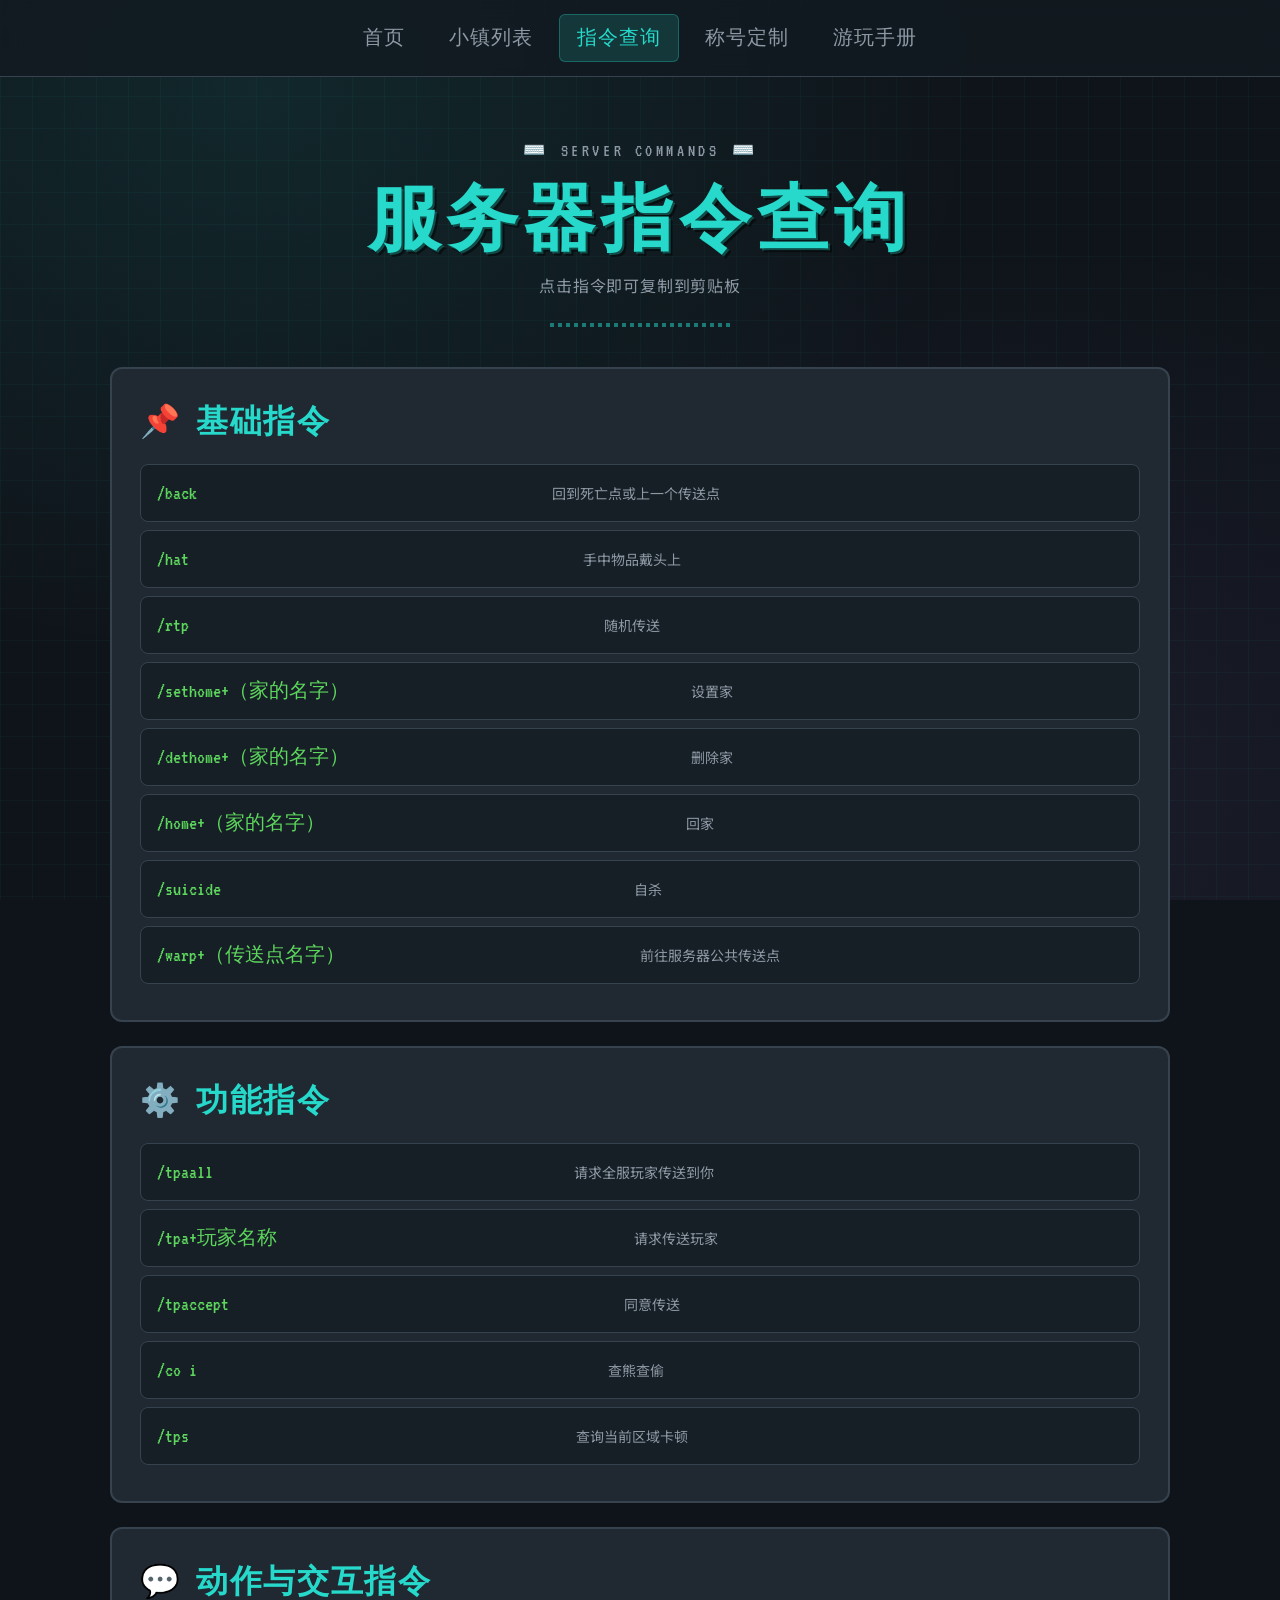
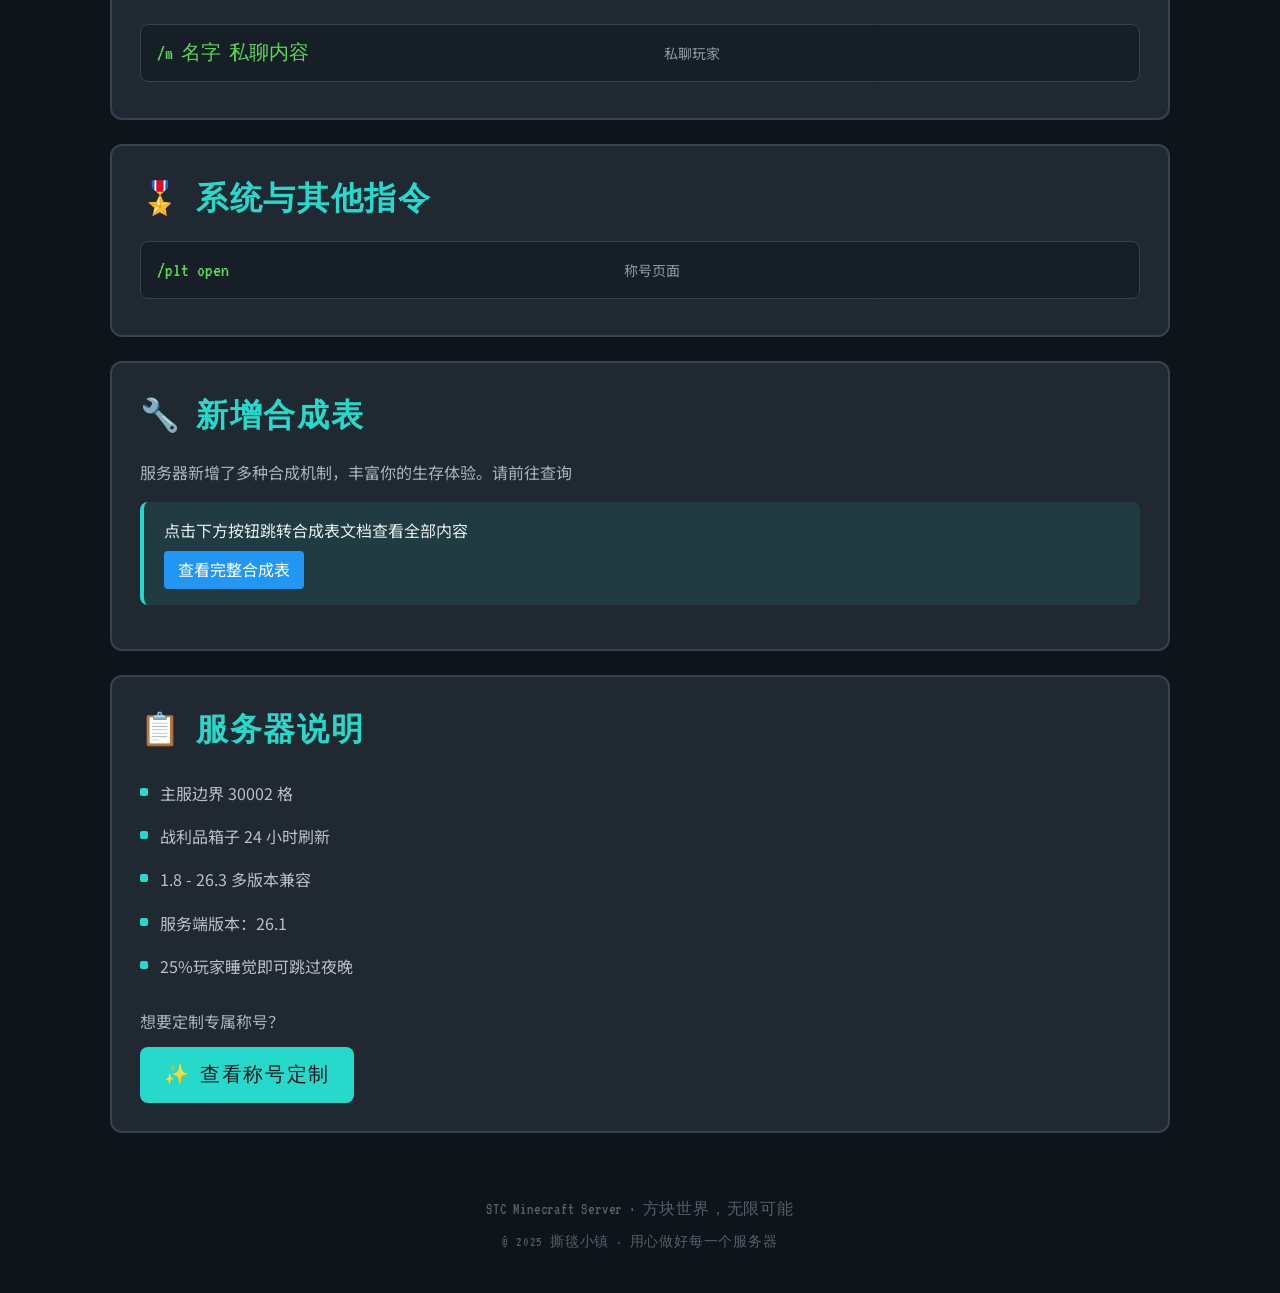
==== commit 060afc52: "Update commands.html" ====
--- a/commands.html
+++ b/commands.html
@@ -81,11 +81,6 @@
         <!-- 功能指令 -->
         <section class="mc-card fade-up fade-up-3">
             <h2>⚙️ 功能指令</h2>
-            <div class="command-item" onclick="copyCommand('/mine')">
-                <span class="cmd">/mine</span>
-                <span class="desc">挖矿模式</span>
-                <span class="copy-hint">点击复制</span>
-            </div>
             <div class="command-item" onclick="copyCommand('/tpaall')">
                 <span class="cmd">/tpaall</span>
                 <span class="desc">请求全服玩家传送到你</span>
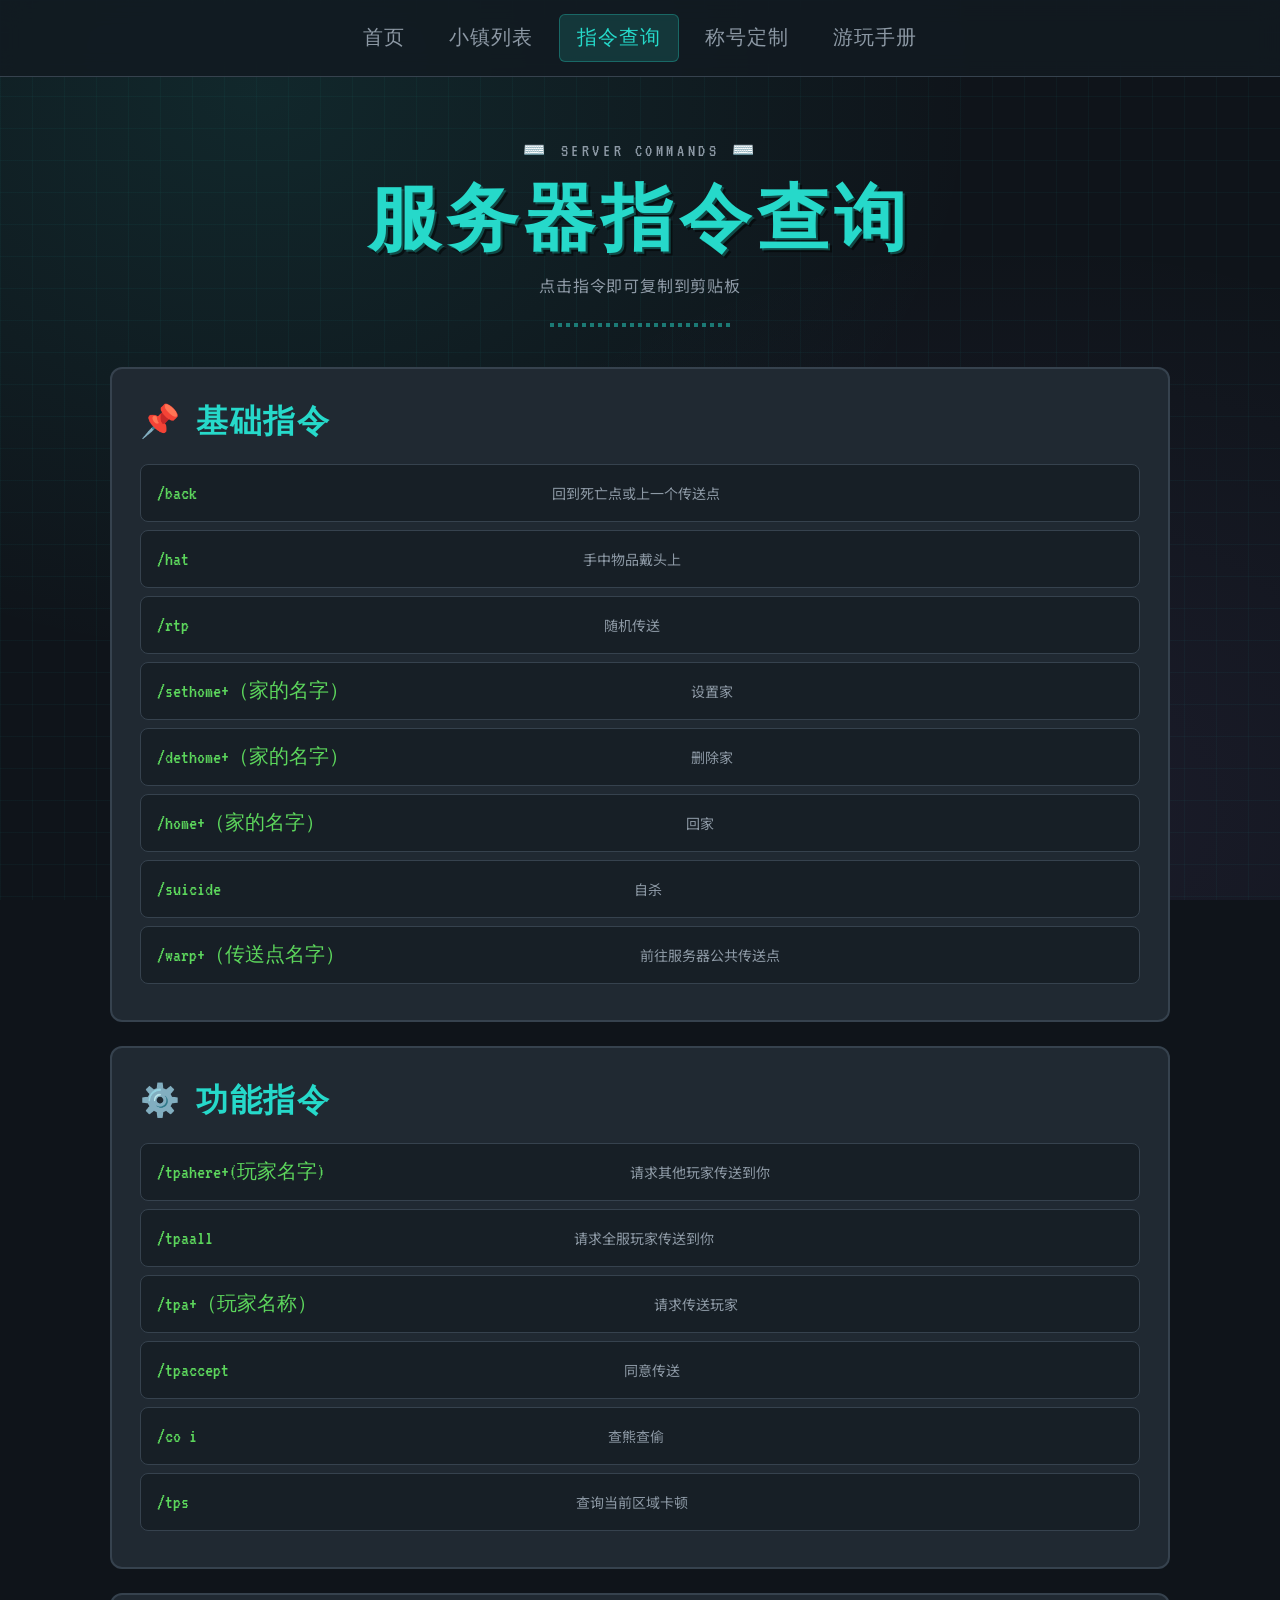
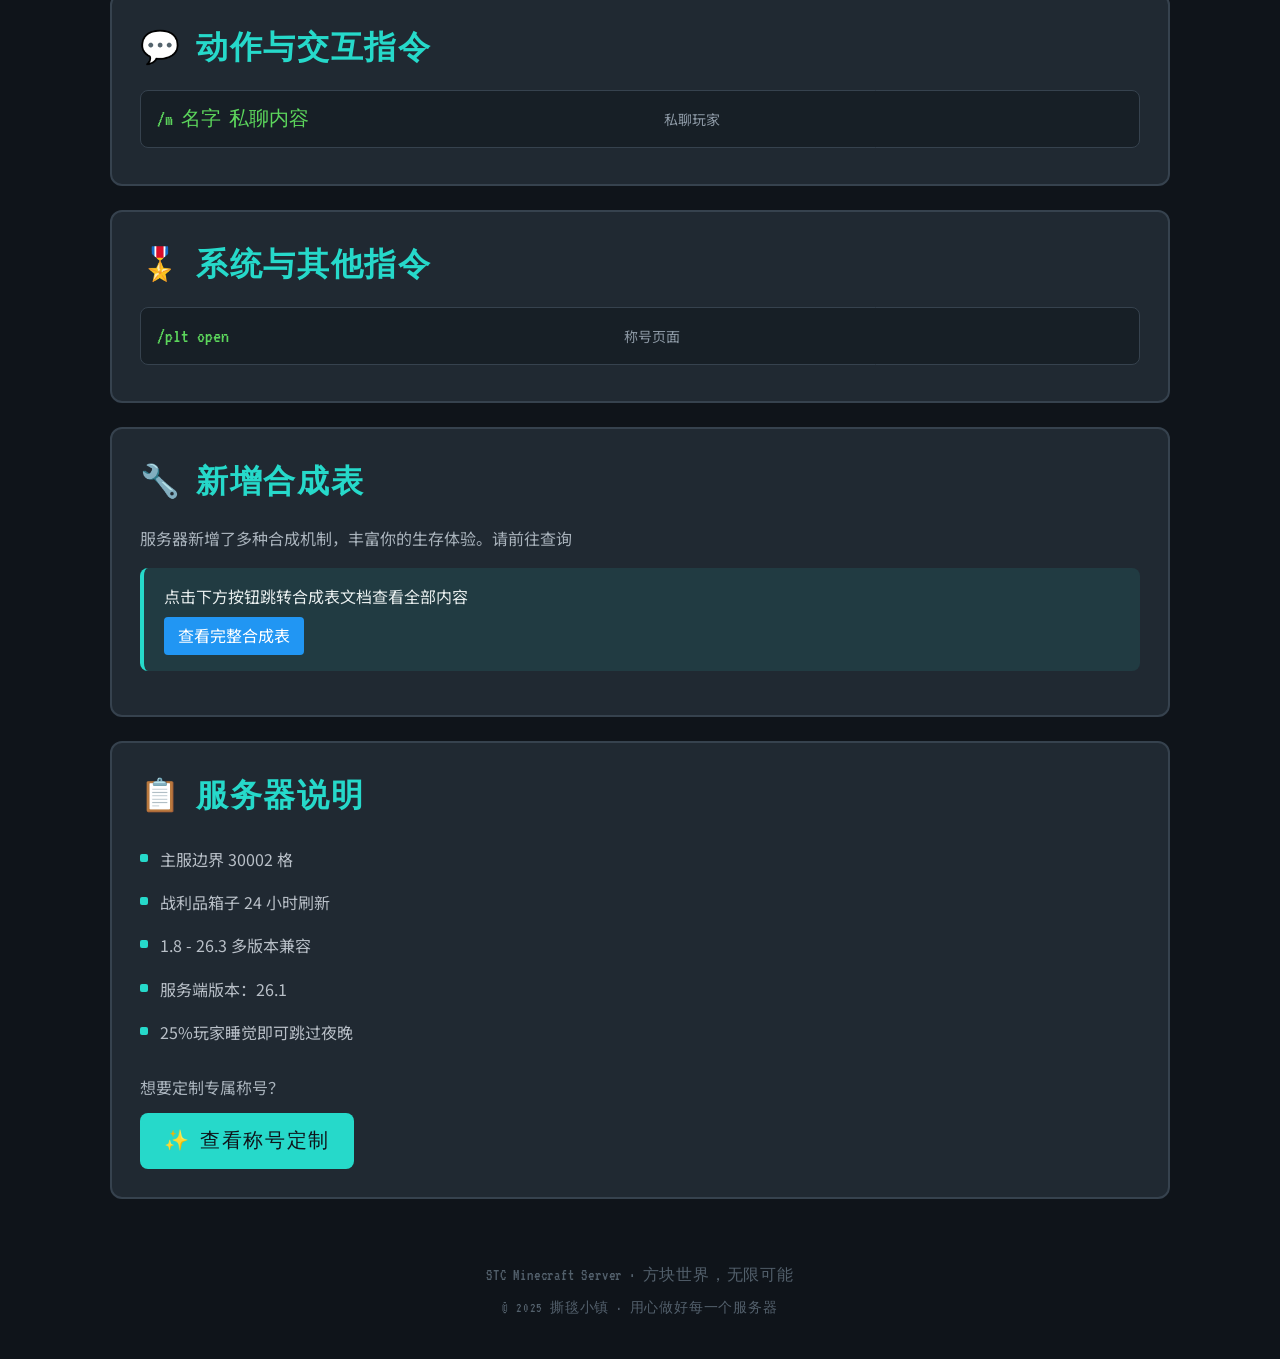
==== commit beae6916: "Update commands.html" ====
--- a/commands.html
+++ b/commands.html
@@ -82,12 +82,17 @@
         <section class="mc-card fade-up fade-up-3">
             <h2>⚙️ 功能指令</h2>
             <div class="command-item" onclick="copyCommand('/tpaall')">
+                <span class="cmd">/tpahere+(玩家名字)</span>
+                <span class="desc">请求其他玩家传送到你</span>
+                <span class="copy-hint">点击复制</span>
+            </div>
+            <div class="command-item" onclick="copyCommand('/tpaall')">
                 <span class="cmd">/tpaall</span>
                 <span class="desc">请求全服玩家传送到你</span>
                 <span class="copy-hint">点击复制</span>
             </div>
             <div class="command-item" onclick="copyCommand('/tpa 玩家名称')">
-                <span class="cmd">/tpa+玩家名称</span>
+                <span class="cmd">/tpa+（玩家名称）</span>
                 <span class="desc">请求传送玩家</span>
                 <span class="copy-hint">点击复制</span>
             </div>
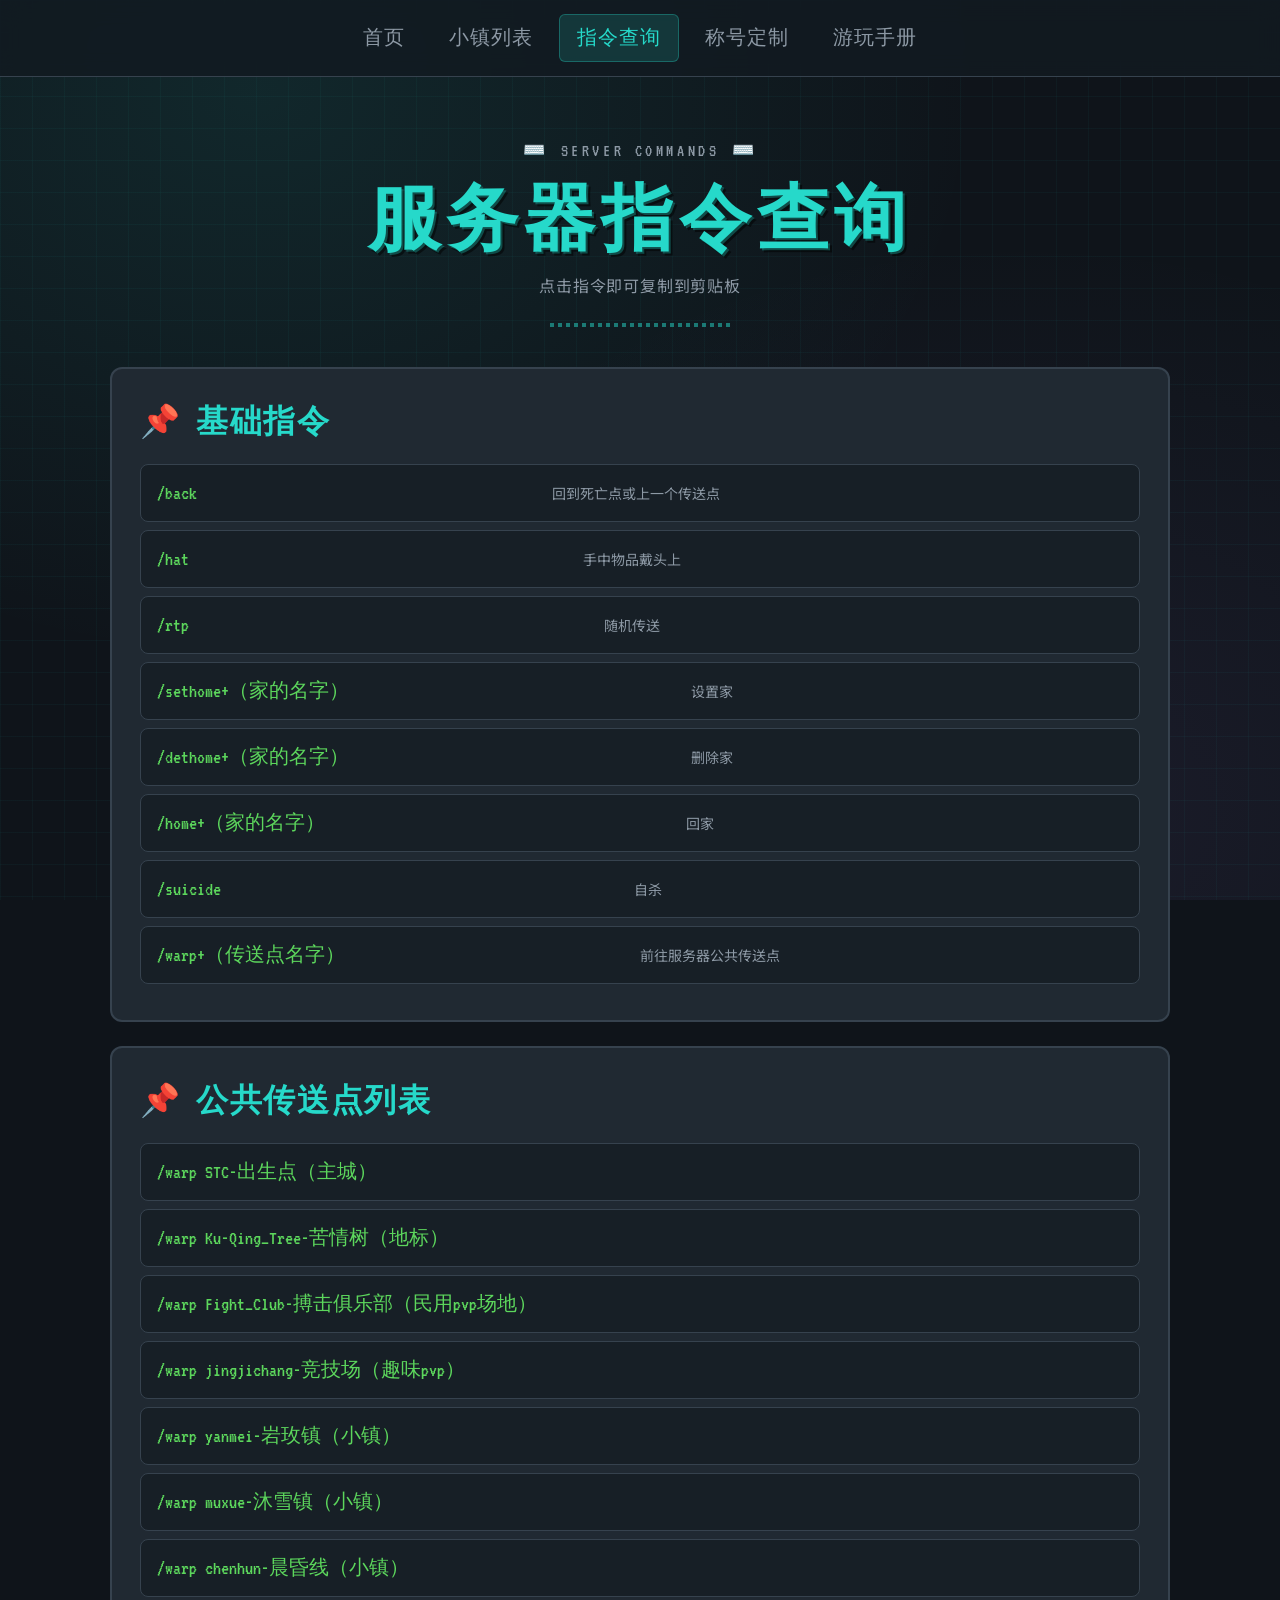
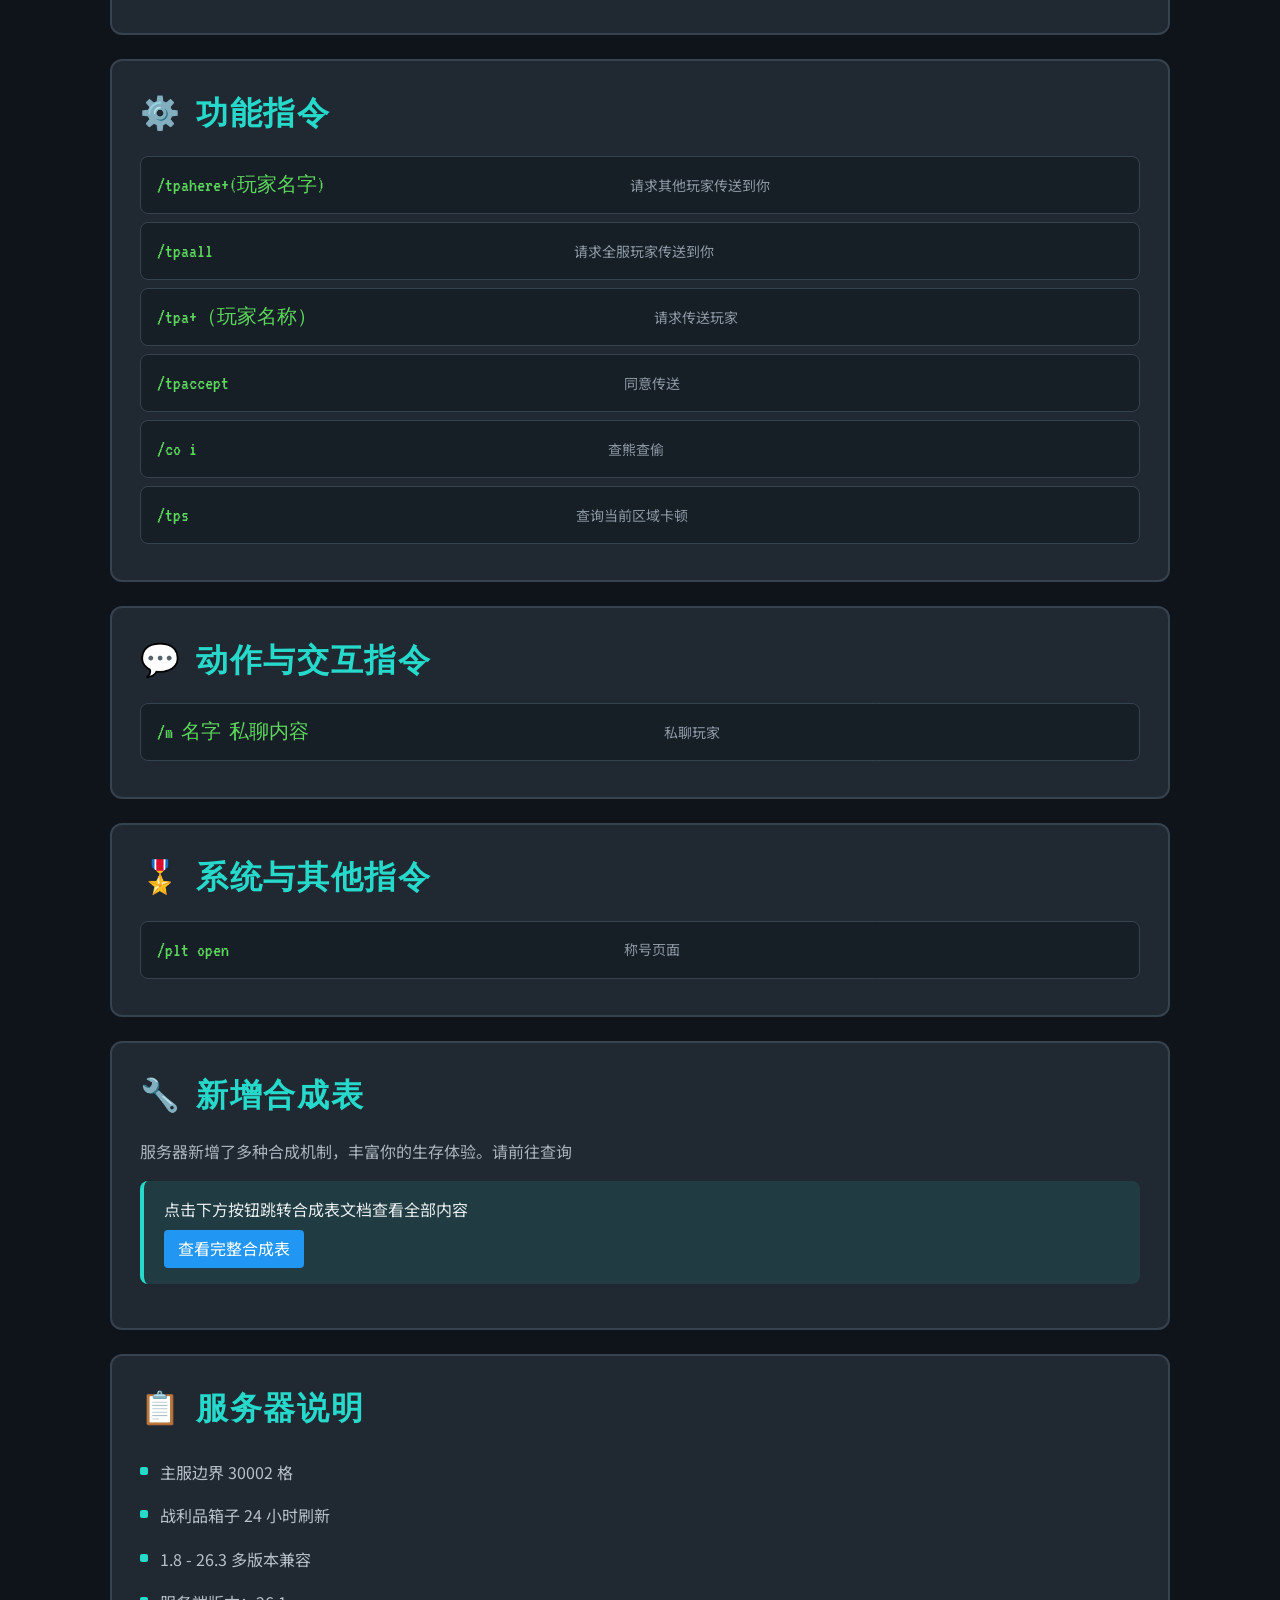
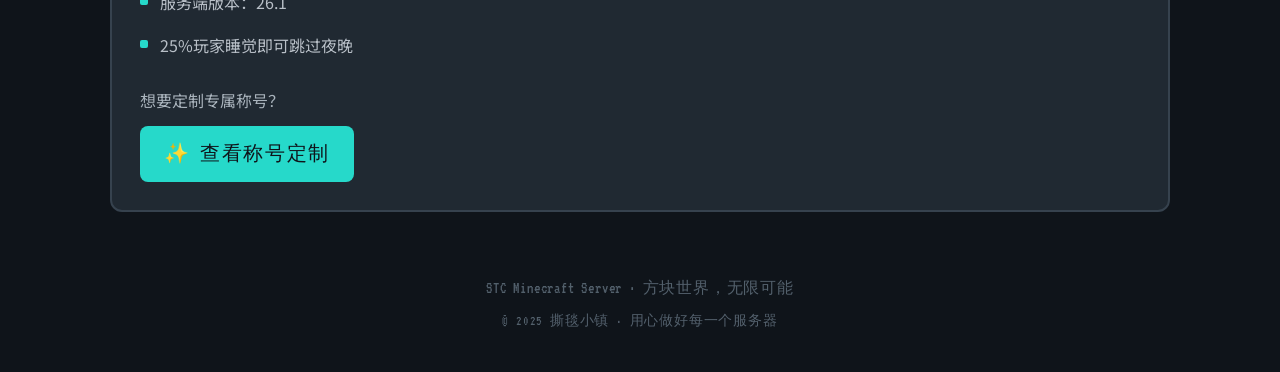
==== commit adf5b572: "Update commands.html" ====
--- a/commands.html
+++ b/commands.html
@@ -75,6 +75,32 @@
                 <span class="cmd">/warp+（传送点名字）</span>
                 <span class="desc">前往服务器公共传送点</span>
                 <span class="copy-hint">点击复制</span>
+            </div>
+        </section>
+
+        <!-- 基础指令 -->
+        <section class="mc-card fade-up fade-up-2">
+            <h2>📌 公共传送点列表</h2>
+            <div class="command-item" onclick="copyCommand('/back')">
+                <span class="cmd">/warp STC-出生点（主城）</span>
+            </div>
+            <div class="command-item" onclick="copyCommand('/back')">
+                <span class="cmd">/warp Ku-Qing_Tree-苦情树（地标）</span>
+            </div>
+            <div class="command-item" onclick="copyCommand('/back')">
+                <span class="cmd">/warp Fight_Club-搏击俱乐部（民用pvp场地） </span>
+            </div>
+            <div class="command-item" onclick="copyCommand('/back')">
+                <span class="cmd">/warp jingjichang-竞技场（趣味pvp） </span>
+            </div>
+            <div class="command-item" onclick="copyCommand('/back')">
+                <span class="cmd">/warp yanmei-岩玫镇（小镇） </span>
+            </div>
+            <div class="command-item" onclick="copyCommand('/back')">
+                <span class="cmd">/warp muxue-沐雪镇（小镇） </span>
+            </div>
+            <div class="command-item" onclick="copyCommand('/back')">
+                <span class="cmd">/warp chenhun-晨昏线（小镇） </span>
             </div>
         </section>
 
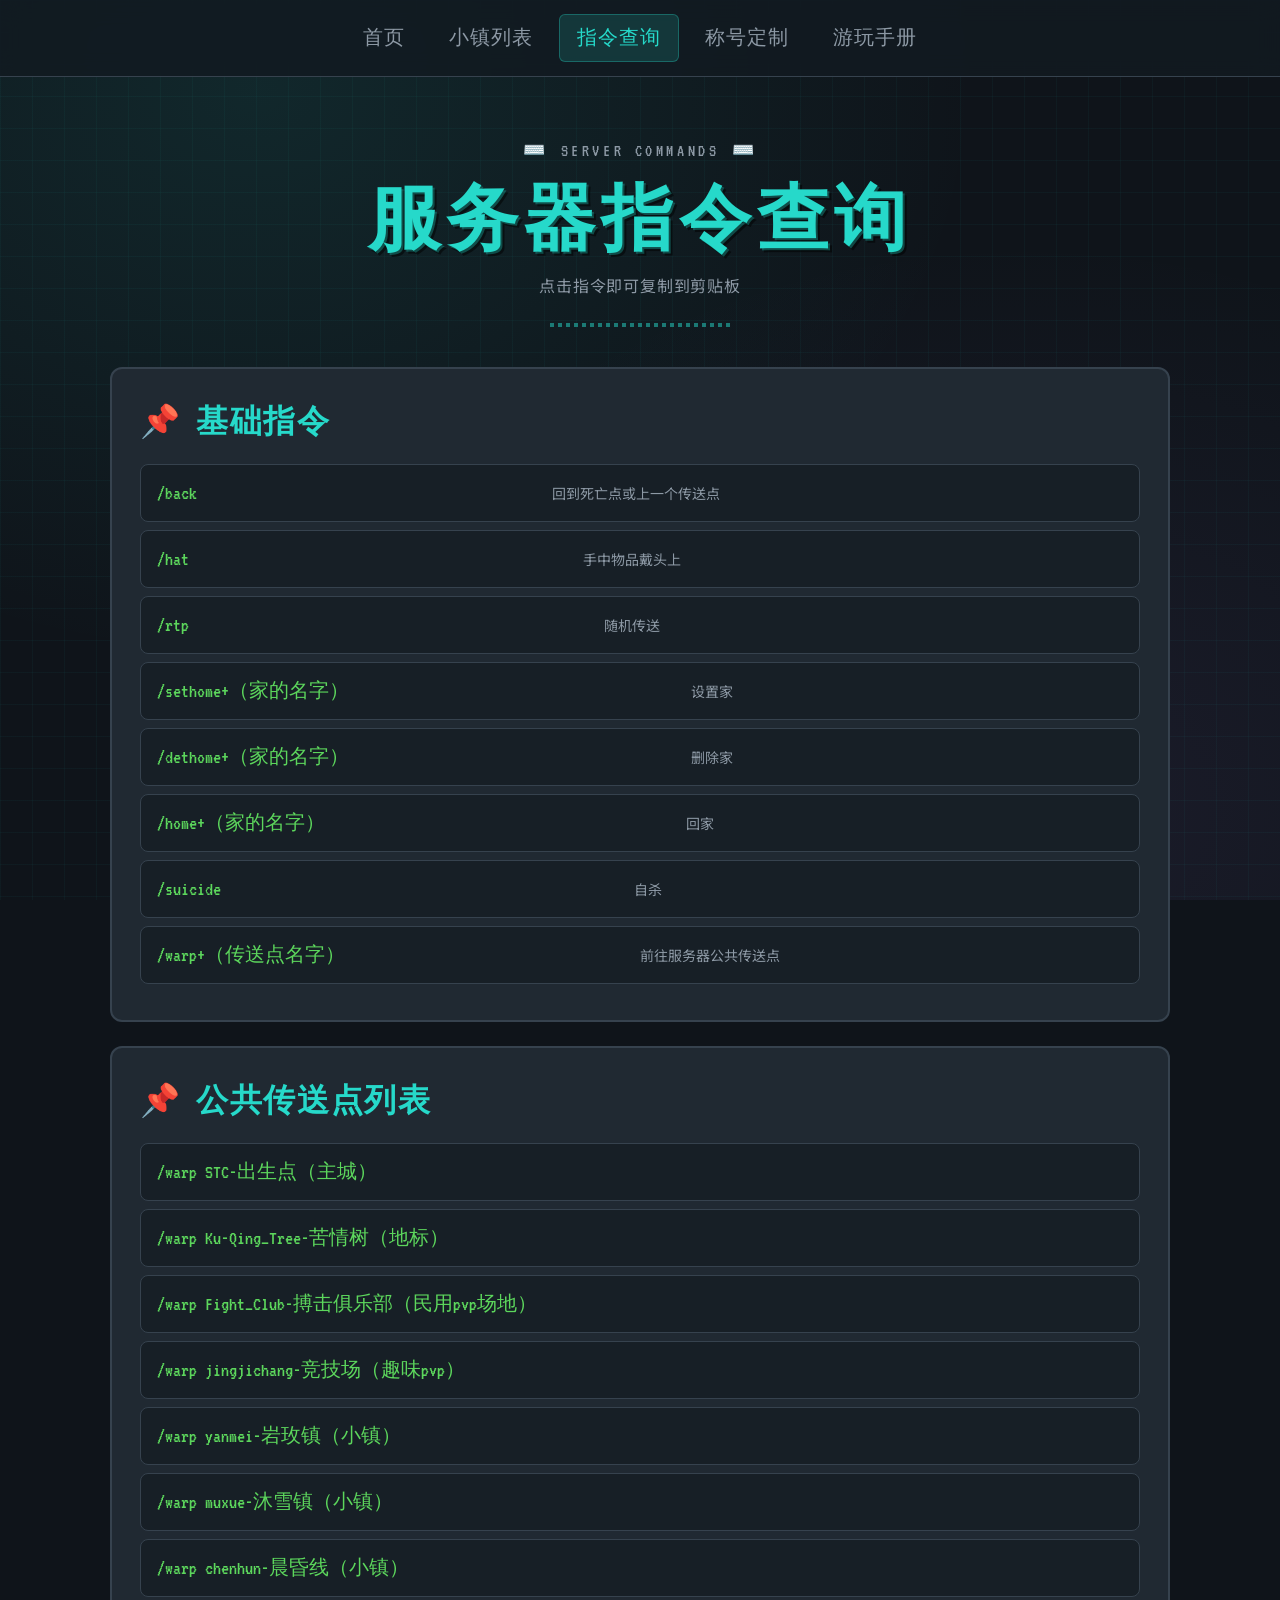
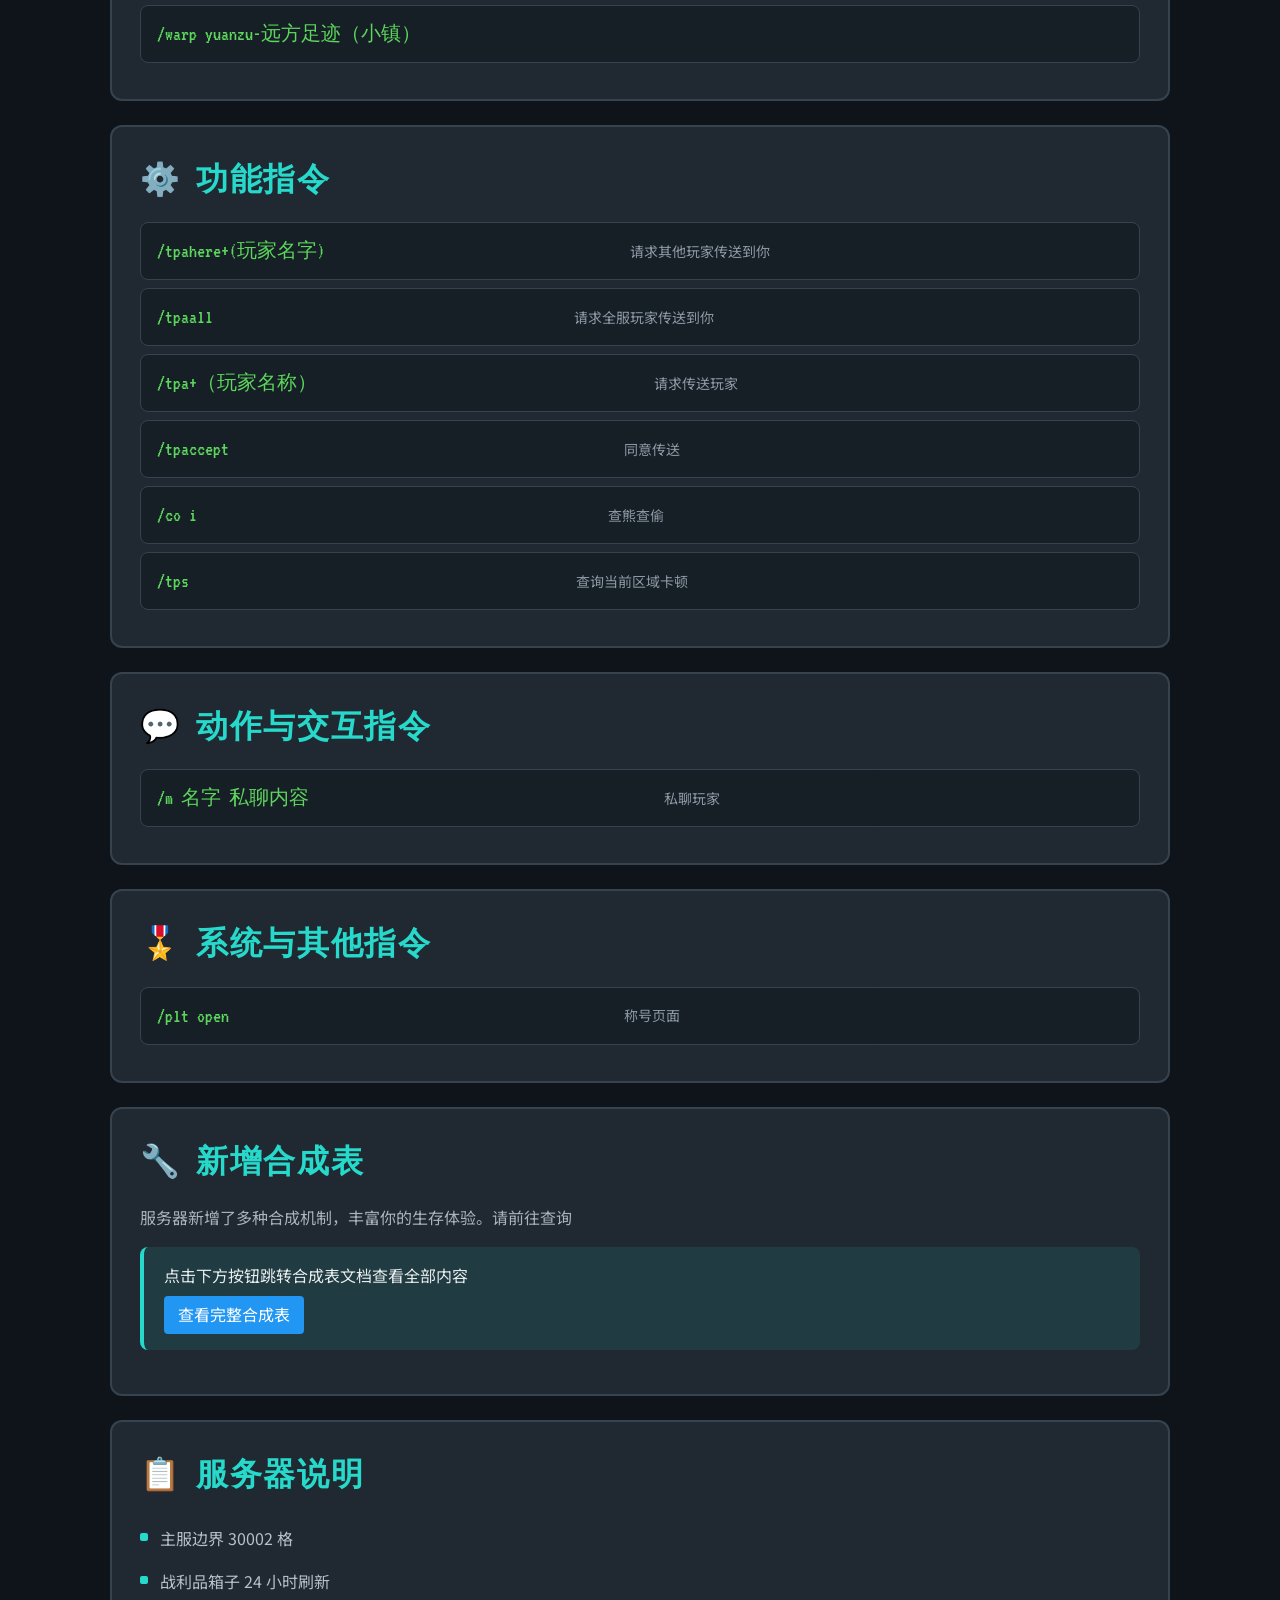
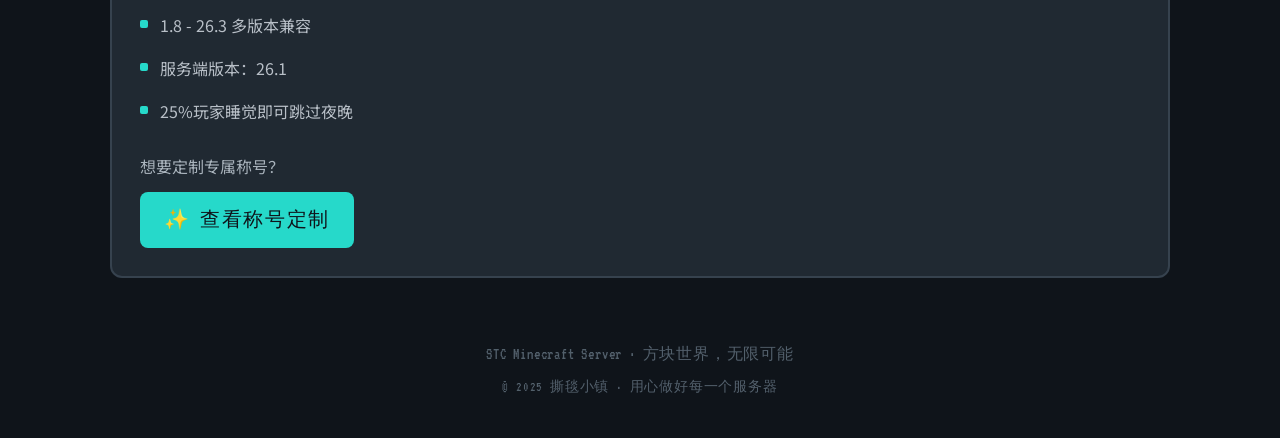
==== commit 3a0d01e9: "Update commands.html" ====
--- a/commands.html
+++ b/commands.html
@@ -101,6 +101,9 @@
             </div>
             <div class="command-item" onclick="copyCommand('/back')">
                 <span class="cmd">/warp chenhun-晨昏线（小镇） </span>
+            </div>
+            <div class="command-item" onclick="copyCommand('/back')">
+                <span class="cmd">/warp yuanzu-远方足迹（小镇） </span>
             </div>
         </section>
 
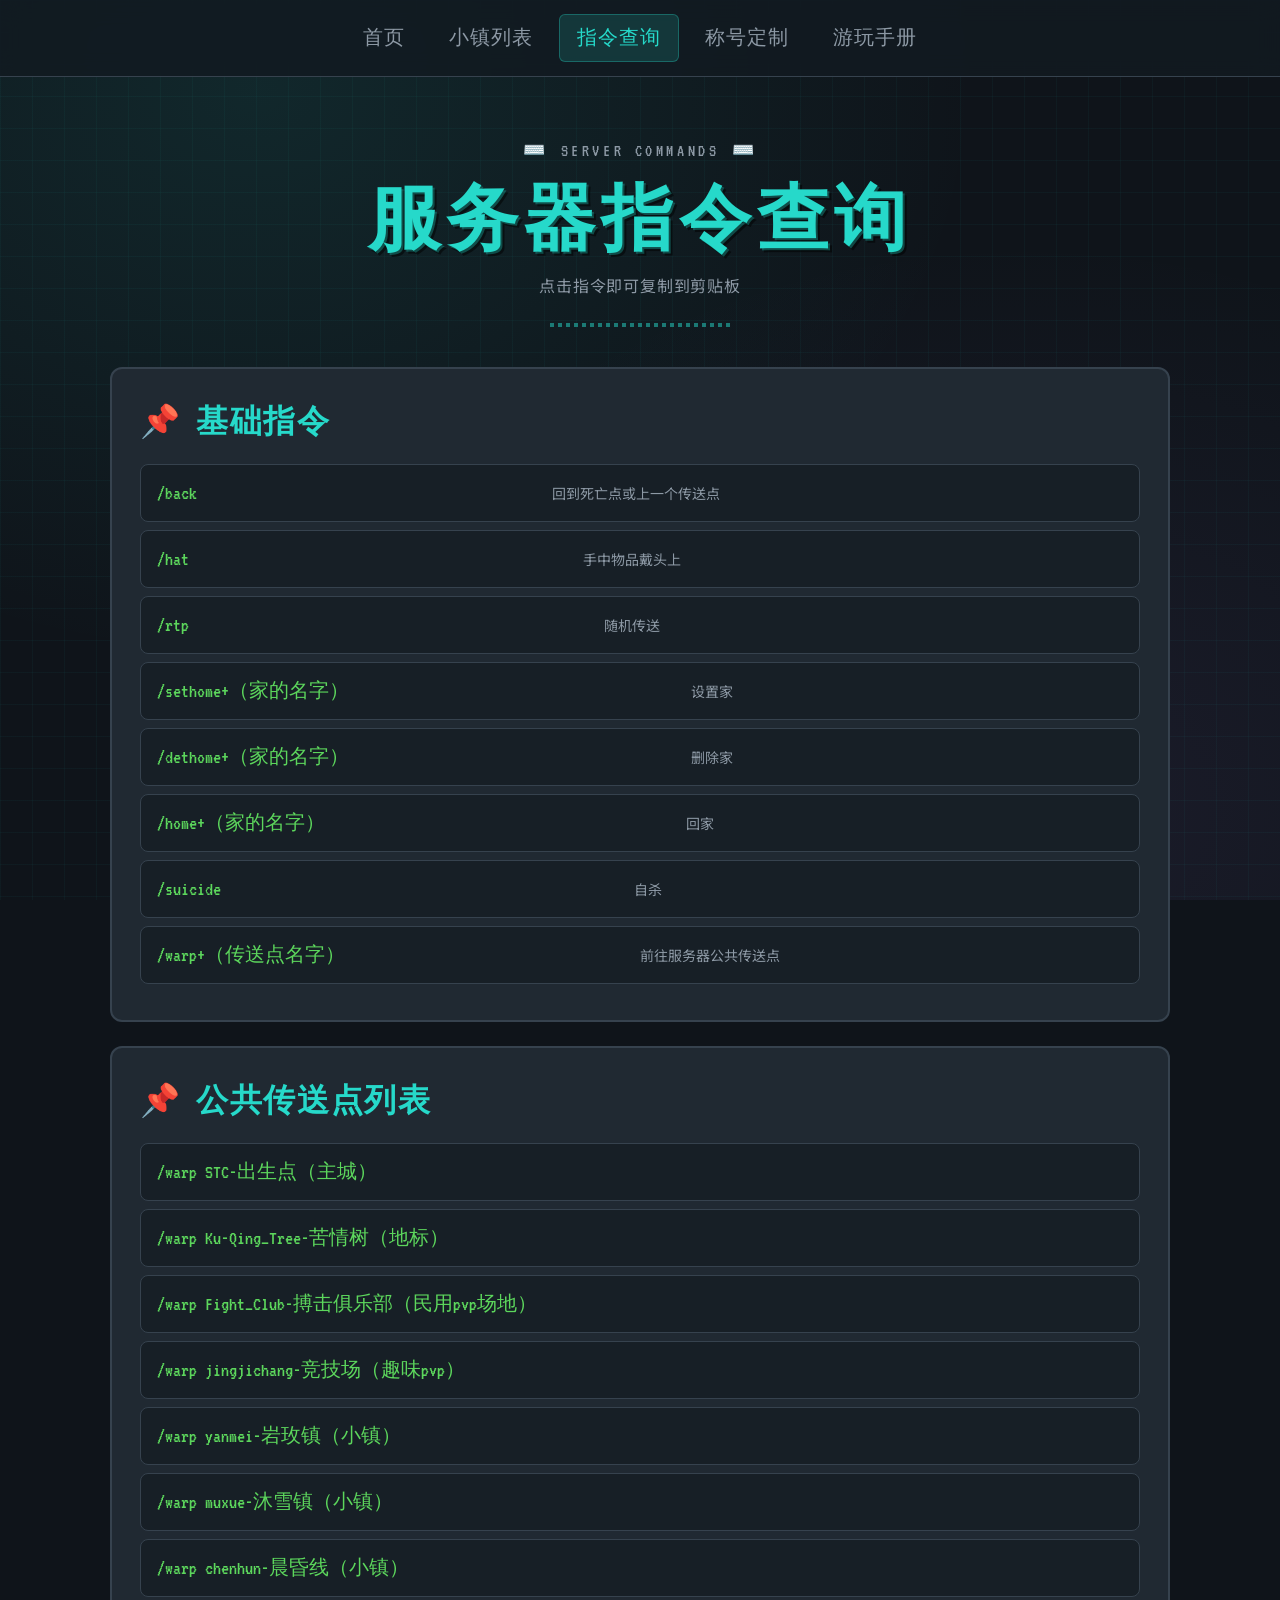
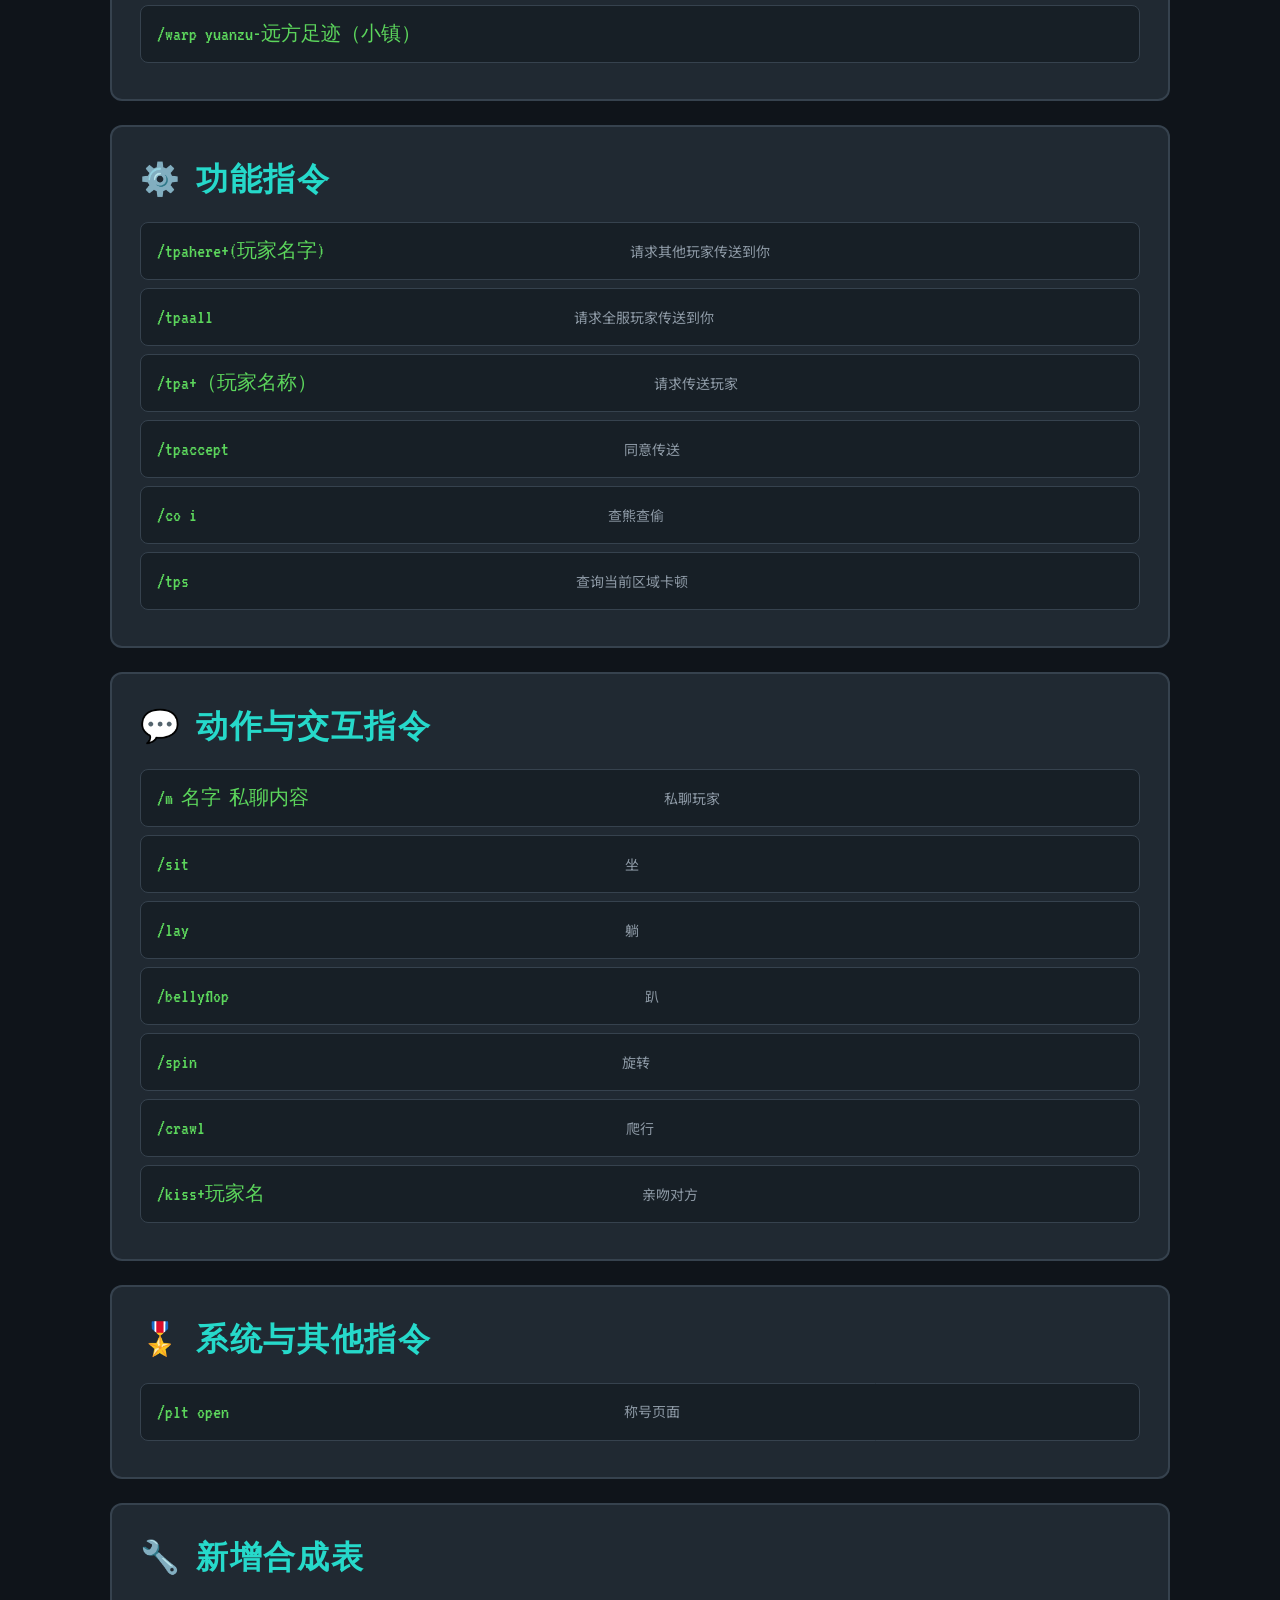
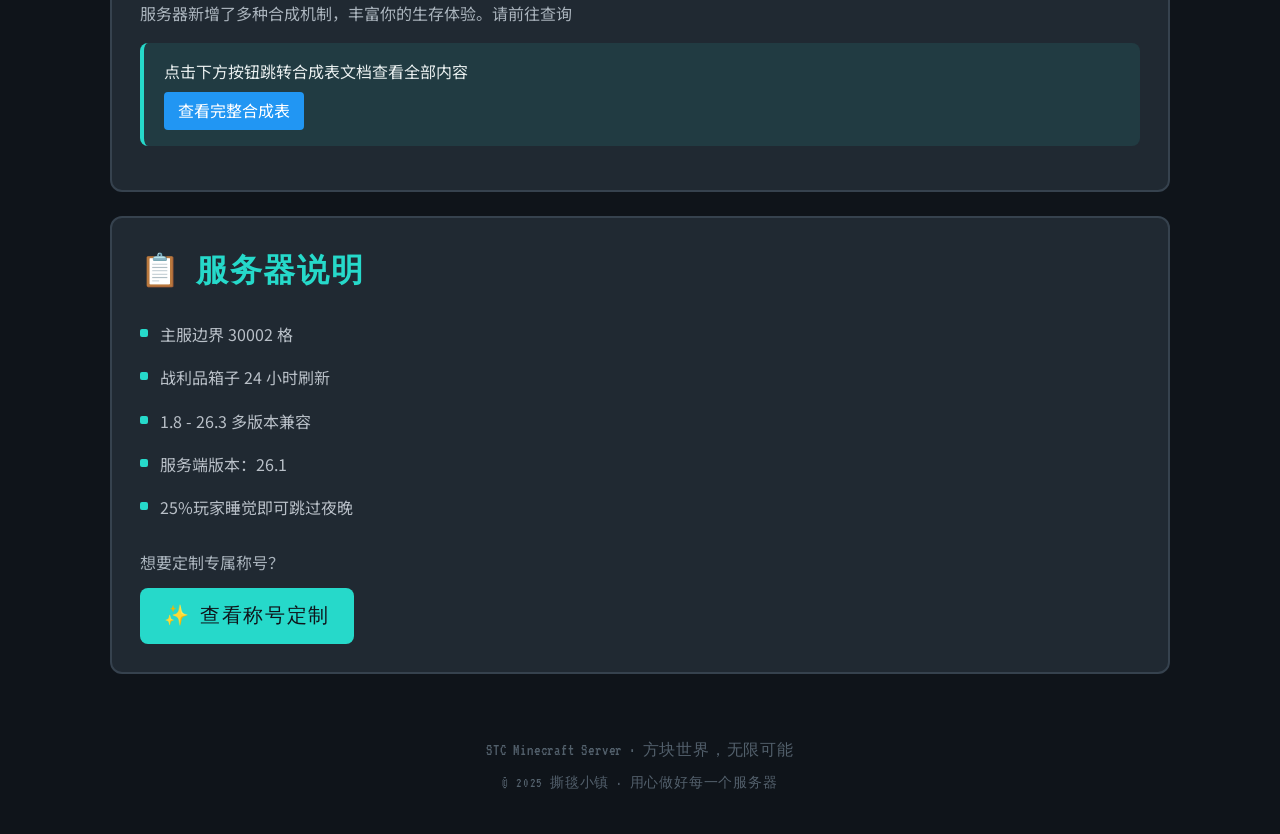
==== commit aa04e555: "Update commands.html" ====
--- a/commands.html
+++ b/commands.html
@@ -71,7 +71,7 @@
                 <span class="desc">自杀</span>
                 <span class="copy-hint">点击复制</span>
             </div>
-                <div class="command-item" onclick="copyCommand('/suicide')">
+                <div class="command-item" onclick="copyCommand('/warp')">
                 <span class="cmd">/warp+（传送点名字）</span>
                 <span class="desc">前往服务器公共传送点</span>
                 <span class="copy-hint">点击复制</span>
@@ -110,7 +110,7 @@
         <!-- 功能指令 -->
         <section class="mc-card fade-up fade-up-3">
             <h2>⚙️ 功能指令</h2>
-            <div class="command-item" onclick="copyCommand('/tpaall')">
+            <div class="command-item" onclick="copyCommand('/tpahere')">
                 <span class="cmd">/tpahere+(玩家名字)</span>
                 <span class="desc">请求其他玩家传送到你</span>
                 <span class="copy-hint">点击复制</span>
@@ -130,7 +130,7 @@
                 <span class="desc">同意传送</span>
                 <span class="copy-hint">点击复制</span>
             </div>
-            <div class="command-item" onclick="copyCommand('/CO i')">
+            <div class="command-item" onclick="copyCommand('/co i')">
                 <span class="cmd">/co i</span>
                 <span class="desc">查熊查偷</span>
                 <span class="copy-hint">点击复制</span>
@@ -148,6 +148,36 @@
             <div class="command-item" onclick="copyCommand('/m 名字 私聊内容')">
                 <span class="cmd">/m 名字 私聊内容</span>
                 <span class="desc">私聊玩家</span>
+                <span class="copy-hint">点击复制</span>
+            </div>
+            <div class="command-item" onclick="copyCommand('/sit')">
+                <span class="cmd">/sit</span>
+                <span class="desc">坐</span>
+                <span class="copy-hint">点击复制</span>
+            </div>
+            <div class="command-item" onclick="copyCommand('/lay')">
+                <span class="cmd">/lay</span>
+                <span class="desc">躺</span>
+                <span class="copy-hint">点击复制</span>
+            </div>
+            <div class="command-item" onclick="copyCommand('/bellyflop')">
+                <span class="cmd">/bellyflop</span>
+                <span class="desc">趴</span>
+                <span class="copy-hint">点击复制</span>
+            </div>
+            <div class="command-item" onclick="copyCommand('/spin')">
+                <span class="cmd">/spin</span>
+                <span class="desc">旋转</span>
+                <span class="copy-hint">点击复制</span>
+            </div>
+            <div class="command-item" onclick="copyCommand('/crawl')">
+                <span class="cmd">/crawl</span>
+                <span class="desc">爬行</span>
+                <span class="copy-hint">点击复制</span>
+            </div>
+            <div class="command-item" onclick="copyCommand('/kiss')">
+                <span class="cmd">/kiss+玩家名</span>
+                <span class="desc">亲吻对方</span>
                 <span class="copy-hint">点击复制</span>
             </div>
         </section>
